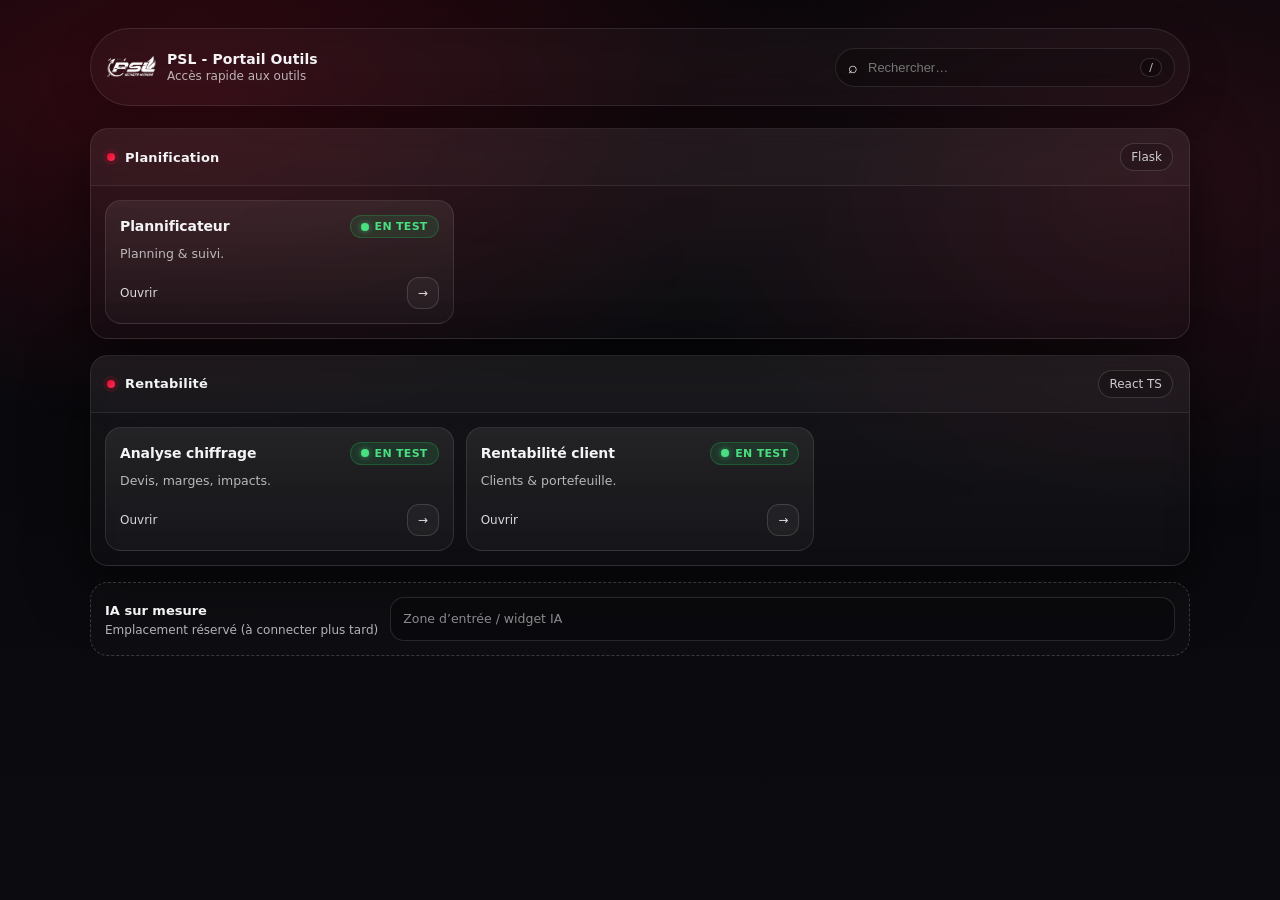
==== index.html @ 69ad11c3 "Update index.html" ====
<!doctype html>
<html lang="fr">
<head>
  <meta charset="utf-8" />
  <meta name="viewport" content="width=device-width,initial-scale=1" />
  <meta name="theme-color" content="#b00020" />
  <link rel="icon" href="logopsl_-_original_-_Copie-removebg-preview.ico" type="image/x-icon" />
  <title>PSL - Portail Outils</title>
  <style>
    :root{
      --bg0:#07070a; --bg1:#0b0b10;
      --text:#f4f4f6; --muted:rgba(244,244,246,.72);
      --stroke:rgba(255,255,255,.10);
      --card:rgba(255,255,255,.06);
      --card2:rgba(255,255,255,.10);
      --red:#e20d2c; --red2:#ff2d55;
      --shadow:0 18px 60px rgba(0,0,0,.55);
      --r:18px;
    }
    *{box-sizing:border-box}
    html,body{height:100%}
    body{
      margin:0; color:var(--text);
      background:
        radial-gradient(1200px 600px at 15% 10%, rgba(226,13,44,.20), transparent 55%),
        radial-gradient(900px 600px at 90% 20%, rgba(255,45,85,.12), transparent 55%),
        linear-gradient(180deg, var(--bg0), var(--bg1));
      font-family: ui-sans-serif, system-ui, -apple-system, Segoe UI, Roboto, Arial;
      overflow-x:hidden;
    }
    .wrap{width:min(1100px,92vw); margin:0 auto; padding:28px 0 54px;}
    header{
      display:flex; align-items:center; justify-content:space-between; gap:12px;
      padding:12px 14px;
      border:1px solid var(--stroke);
      background:rgba(255,255,255,.03);
      border-radius:999px;
      backdrop-filter: blur(10px);
      box-shadow: 0 10px 40px rgba(0,0,0,.22);
    }
    .brand{display:flex; align-items:center; gap:10px;}
    .logo{
      width:52px; height:52px; border-radius:14px;
      position:relative; overflow:hidden;
    }
    .logo img{
      width:100%; height:100%; object-fit:contain;
    }
    @keyframes shine{
      0%{ transform: translateX(-35%) rotate(20deg); opacity:0;}
      25%{ opacity:.6;}
      55%{ transform: translateX(35%) rotate(20deg); opacity:0;}
      100%{opacity:0;}
    }
    h1{margin:0; font-size:14px; font-weight:850; letter-spacing:.1px;}
    .muted{margin:2px 0 0; font-size:12px; color:var(--muted); line-height:1.2;}
    .right{
      display:flex; gap:10px; align-items:center; flex-wrap:wrap; justify-content:flex-end;
    }
    .search{
      display:flex; align-items:center; gap:8px;
      padding:9px 12px;
      border:1px solid var(--stroke);
      border-radius:999px;
      background:rgba(0,0,0,.22);
      min-width: min(340px, 60vw);
    }
    .search input{
      width:100%; border:0; outline:0; background:transparent; color:var(--text);
      font-size:13px;
    }
    .kbd{
      font-size:11px; padding:2px 8px; border-radius:999px;
      border:1px solid rgba(255,255,255,.14);
      background: rgba(0,0,0,.25);
      color: rgba(244,244,246,.78);
    }

    /* Sections */
    .sections{margin-top:22px; display:flex; flex-direction:column; gap:16px;}
    .section{
      border:1px solid var(--stroke);
      background: linear-gradient(180deg, rgba(255,255,255,.055), rgba(255,255,255,.02));
      border-radius: var(--r);
      box-shadow: var(--shadow);
      backdrop-filter: blur(10px);
      overflow:hidden;
    }
    .section-head{
      display:flex; align-items:center; justify-content:space-between; gap:12px;
      padding:14px 16px;
      border-bottom:1px solid rgba(255,255,255,.08);
      background: rgba(255,255,255,.02);
    }
    .section-title{
      display:flex; align-items:center; gap:10px; margin:0;
      font-size:13px; font-weight:850; letter-spacing:.2px;
    }
    .pill{
      display:inline-flex; align-items:center; gap:8px;
      padding:6px 10px; border-radius:999px;
      border:1px solid rgba(255,255,255,.14);
      background: rgba(0,0,0,.18);
      color: rgba(244,244,246,.82);
      font-size:12px;
      user-select:none;
    }
    .dot{
      width:8px; height:8px; border-radius:999px;
      background: linear-gradient(135deg, var(--red), var(--red2));
      box-shadow: 0 0 0 4px rgba(226,13,44,.14);
    }

    /* Cards */
    .grid{
      display:grid;
      grid-template-columns: repeat(3, minmax(0, 1fr));
      gap: 12px;
      padding: 14px;
    }
    .card{
      border-radius: 16px;
      border:1px solid rgba(255,255,255,.10);
      background: linear-gradient(180deg, rgba(255,255,255,.07), rgba(255,255,255,.03));
      transition: transform .18s ease, border-color .18s ease, background .18s ease, box-shadow .18s ease;
      min-height: 120px;
      position:relative;
      overflow:hidden;
    }
    .card:hover{
      transform: translateY(-3px);
      border-color: rgba(255,255,255,.18);
      background: linear-gradient(180deg, rgba(255,255,255,.095), rgba(255,255,255,.04));
      box-shadow: 0 18px 48px rgba(0,0,0,.45), 0 10px 30px rgba(226,13,44,.10);
    }
    .card a{
      display:flex; flex-direction:column; gap:8px;
      padding: 14px 14px;
      height:100%;
      color:inherit; text-decoration:none;
    }
    .card h3{margin:0; font-size:14px; font-weight:850; letter-spacing:-.1px; line-height:1.2;}
    .card p{margin:0; font-size:12.5px; color:var(--muted); line-height:1.35;}
    .go{
      margin-top:auto;
      display:flex; align-items:center; justify-content:space-between;
      font-size:12px; color:rgba(244,244,246,.88);
      padding-top: 6px;
    }
    .arrow{
      width:32px; height:32px; border-radius:12px;
      display:grid; place-items:center;
      border:1px solid rgba(255,255,255,.14);
      background: rgba(255,255,255,.04);
      transition: transform .18s ease;
    }
    .card:hover .arrow{ transform: translateX(2px); }

    /* AI placeholder */
    .ai{
      margin-top: 16px;
      border:1px dashed rgba(255,255,255,.18);
      background: rgba(255,255,255,.02);
      border-radius: var(--r);
      padding: 14px;
      display:flex;
      align-items:center;
      justify-content:space-between;
      gap:12px;
    }
    .ai strong{font-size:13px}
    .ai span{font-size:12px; color:var(--muted)}
    .ai-slot{
      flex:1;
      height: 44px;
      border-radius: 14px;
      border:1px solid rgba(255,255,255,.12);
      background: rgba(0,0,0,.22);
      display:flex; align-items:center;
      padding: 0 12px;
      color: rgba(244,244,246,.55);
      font-size: 12.5px;
    }

    /* Status badges */
    .status{
      display:inline-flex; align-items:center; gap:6px;
      font-size:11px; font-weight:700; letter-spacing:.3px;
      padding:4px 10px; border-radius:999px;
      text-transform:uppercase;
      flex-shrink:0;
    }
    .status-dot{
      width:8px; height:8px; border-radius:50%;
      flex-shrink:0;
      position:relative;
    }
    .status-dot::after{
      content:""; position:absolute; inset:0;
      border-radius:50%;
    }

    /* Actif — green steady pulse */
    .status-actif{
      background:rgba(34,197,94,.12); color:#4ade80;
      border:1px solid rgba(34,197,94,.25);
    }
    .status-actif .status-dot{
      background:#4ade80;
      box-shadow:0 0 6px rgba(74,222,128,.6);
      animation: pulse-green 2s ease-in-out infinite;
    }
    .status-actif .status-dot::after{
      background:rgba(74,222,128,.35);
      animation: ring-green 2s ease-out infinite;
    }

    /* En modification — amber blink + sweep */
    .status-modif{
      background:rgba(251,191,36,.10); color:#fbbf24;
      border:1px solid rgba(251,191,36,.22);
      position:relative; overflow:hidden;
    }
    .status-modif::before{
      content:""; position:absolute; top:0; left:-100%; width:100%; height:100%;
      background:linear-gradient(90deg, transparent, rgba(251,191,36,.18), transparent);
      animation: sweep-yellow 2.5s linear infinite;
    }
    .status-modif .status-dot{
      background:#fbbf24;
      animation: blink-yellow 1.2s steps(1) infinite;
    }
    .status-modif .status-dot::after{
      background:rgba(251,191,36,.35);
      animation: ring-yellow 1.8s ease-out infinite;
    }

    @keyframes pulse-green{
      0%,100%{ box-shadow:0 0 4px rgba(74,222,128,.4); }
      50%{ box-shadow:0 0 14px rgba(74,222,128,.9); }
    }
    @keyframes ring-green{
      0%{ transform:scale(1); opacity:.7; }
      100%{ transform:scale(2.8); opacity:0; }
    }
    @keyframes blink-yellow{
      0%,50%{ opacity:1; box-shadow:0 0 8px rgba(251,191,36,.8); }
      50.1%,100%{ opacity:.3; box-shadow:0 0 2px rgba(251,191,36,.3); }
    }
    @keyframes ring-yellow{
      0%{ transform:scale(1); opacity:.6; }
      100%{ transform:scale(2.8); opacity:0; }
    }
    @keyframes sweep-yellow{
      0%{ left:-100%; }
      100%{ left:200%; }
    }

    /* Reveal */
    .reveal{opacity:0; transform: translateY(10px); animation: in .5s ease forwards;}
    .d2{animation-delay:.08s}
    .d3{animation-delay:.16s}
    @keyframes in{to{opacity:1; transform: translateY(0);}}

    @media (max-width: 900px){
      .grid{ grid-template-columns: 1fr; }
      .search{ min-width: unset; width: 100%; }
      header{ border-radius: 18px; }
      .right{ width: 100%; }
      header{ flex-wrap: wrap; }
    }
    @media (prefers-reduced-motion: reduce){
      *{animation:none !important; transition:none !important}
    }
  </style>
</head>

<body>
  <main class="wrap">
    <header class="reveal">
      <div class="brand">
        <div class="logo"><img src="logopsl_-_blanc_fond_noir-removebg-preview.png" alt="PSL Logo" /></div>
        <div>
          <h1>PSL - Portail Outils</h1>
          <div class="muted">Accès rapide aux outils</div>
        </div>
      </div>

      <div class="right">
        <div class="search" role="search">
          <span aria-hidden="true">⌕</span>
          <input id="q" type="text" placeholder="Rechercher…" autocomplete="off" />
          <span class="kbd">/</span>
        </div>
      </div>
    </header>

    <div class="sections">
      <!-- Catégorie 1 -->
      <section class="section reveal d2" data-category="planification">
        <div class="section-head">
          <h2 class="section-title"><span class="dot"></span> Planification</h2>
          <span class="pill">Flask</span>
        </div>
        <div class="grid">
          <article class="card" data-keywords="plannificateur planning planification agenda flask">
            <a href="https://planification.onrender.com/" data-tool="Plannificateur">
              <div style="display:flex;align-items:center;justify-content:space-between;">
                <h3>Plannificateur</h3>
               <!-- <span class="status status-modif"><span class="status-dot"></span>En modification</span> -->
                <span class="status status-actif"><span class="status-dot"></span>En test</span>
              </div>
              <p>Planning & suivi.</p>
              <div class="go"><span>Ouvrir</span><span class="arrow" aria-hidden="true">→</span></div>
            </a>
          </article>
        </div>
      </section>

      <!-- Catégorie 2 -->
      <section class="section reveal d3" data-category="rentabilite">
        <div class="section-head">
          <h2 class="section-title"><span class="dot"></span> Rentabilité</h2>
          <span class="pill">React TS</span>
        </div>
        <div class="grid">
          <article class="card" data-keywords="rentabilite analyse chiffrage devis pricing marge react ts">
            <a href="https://noabenitez.github.io/Rentaprojection/" data-tool="Rentabilité — Analyse chiffrage">
              <div style="display:flex;align-items:center;justify-content:space-between;">
                <h3>Analyse chiffrage</h3>
                <span class="status status-actif"><span class="status-dot"></span>En test</span>
              </div>
              <p>Devis, marges, impacts.</p>
              <div class="go"><span>Ouvrir</span><span class="arrow" aria-hidden="true">→</span></div>
            </a>
          </article>

          <article class="card" data-keywords="rentabilite client portefeuille ltv marge react ts">
            <a href="https://noabenitez.github.io/RentaClient/" data-tool="Rentabilité — Rentabilité client">
              <div style="display:flex;align-items:center;justify-content:space-between;">
                <h3>Rentabilité client</h3>
                <span class="status status-actif"><span class="status-dot"></span>En test</span>
              </div>
              <p>Clients & portefeuille.</p>
              <div class="go"><span>Ouvrir</span><span class="arrow" aria-hidden="true">→</span></div>
            </a>
          </article>
        </div>
      </section>
    </div>

    <!-- Emplacement IA (placeholder pour plus tard) -->
    <section class="ai reveal d3" aria-label="IA sur mesure">
      <div>
        <strong>IA sur mesure</strong><br/>
        <span>Emplacement réservé (à connecter plus tard)</span>
      </div>
      <div class="ai-slot">Zone d’entrée / widget IA</div>
    </section>
  </main>

  <script>
    const input = document.getElementById('q');
    const cards = Array.from(document.querySelectorAll('.card'));

    function applyFilter(q){
      const query = (q || '').trim().toLowerCase();
      cards.forEach(card => {
        const kw = (card.getAttribute('data-keywords') || '').toLowerCase();
        const title = (card.querySelector('h3')?.textContent || '').toLowerCase();
        const show = !query || kw.includes(query) || title.includes(query);
        card.style.display = show ? '' : 'none';
      });

      // Hide entire sections if all cards hidden
      document.querySelectorAll('.section').forEach(section => {
        const visible = Array.from(section.querySelectorAll('.card'))
          .some(c => c.style.display !== 'none');
        section.style.display = visible ? '' : 'none';
      });
    }

    input.addEventListener('input', e => applyFilter(e.target.value));

    // Keyboard: "/" focus search, Esc clear
    document.addEventListener('keydown', (e) => {
      const inInput = document.activeElement === input;
      if(e.key === '/' && !inInput){
        e.preventDefault();
        input.focus();
      }
      if(e.key === 'Escape'){
        input.value = '';
        applyFilter('');
        input.blur();
      }
    });

    applyFilter('');
  </script>
</body>
</html>
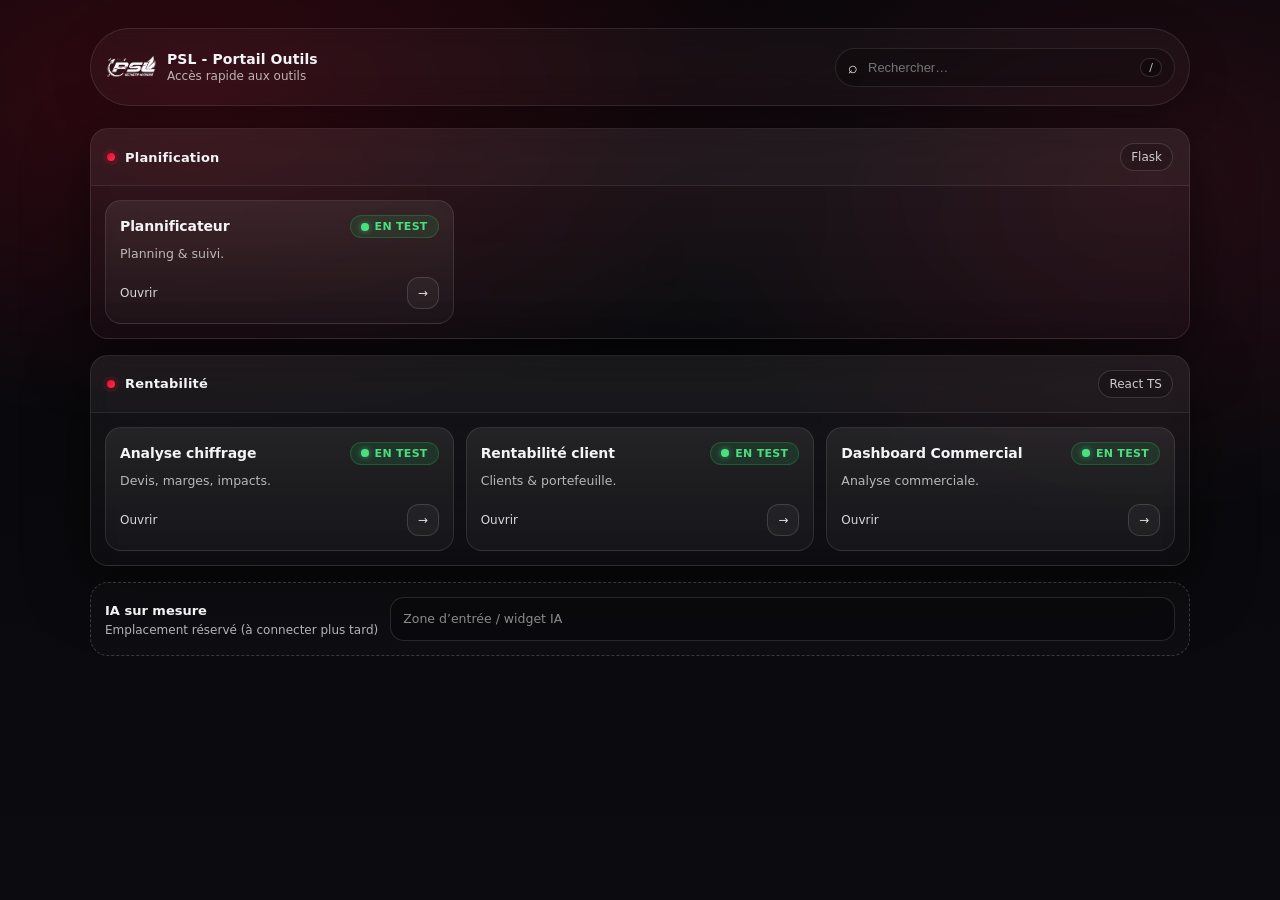
==== commit 4cec0936: "Update index.html" ====
--- a/index.html
+++ b/index.html
@@ -345,6 +345,17 @@
               <div class="go"><span>Ouvrir</span><span class="arrow" aria-hidden="true">→</span></div>
             </a>
           </article>
+
+          <article class="card" data-keywords="rentabilite commercial portefeuille ltv marge react ts">
+            <a href="https://noabenitez.github.io/DashboardCommercial/" data-tool="Rentabilité — Dashboard Commercial">
+              <div style="display:flex;align-items:center;justify-content:space-between;">
+                <h3>Dashboard Commercial</h3>
+                <span class="status status-actif"><span class="status-dot"></span>En test</span>
+              </div>
+              <p>Analyse commerciale.</p>
+              <div class="go"><span>Ouvrir</span><span class="arrow" aria-hidden="true">→</span></div>
+            </a>
+          </article>
         </div>
       </section>
     </div>
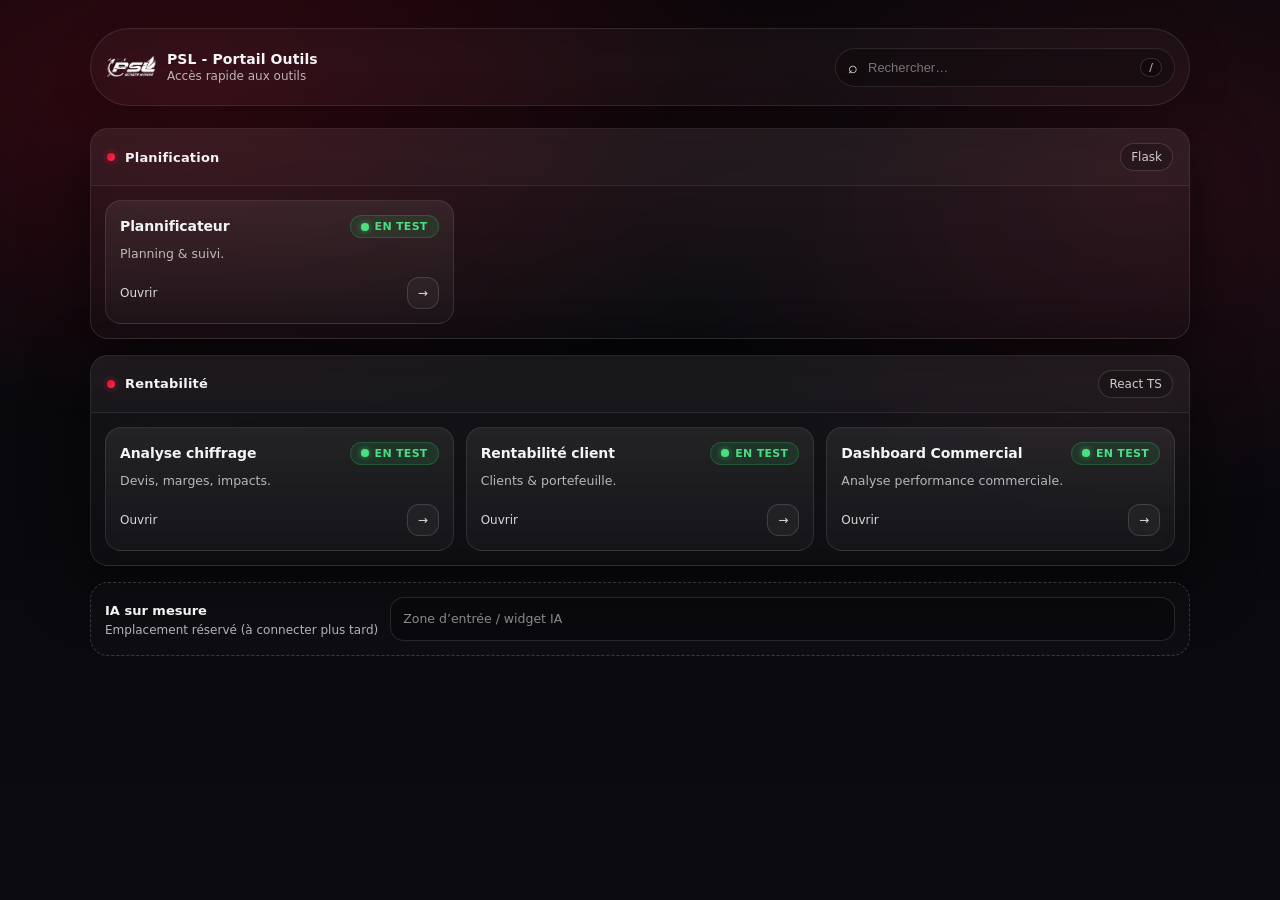
==== commit 2a92543f: "Update index.html" ====
--- a/index.html
+++ b/index.html
@@ -352,7 +352,7 @@
                 <h3>Dashboard Commercial</h3>
                 <span class="status status-actif"><span class="status-dot"></span>En test</span>
               </div>
-              <p>Analyse commerciale.</p>
+              <p>Analyse performance commerciale.</p>
               <div class="go"><span>Ouvrir</span><span class="arrow" aria-hidden="true">→</span></div>
             </a>
           </article>
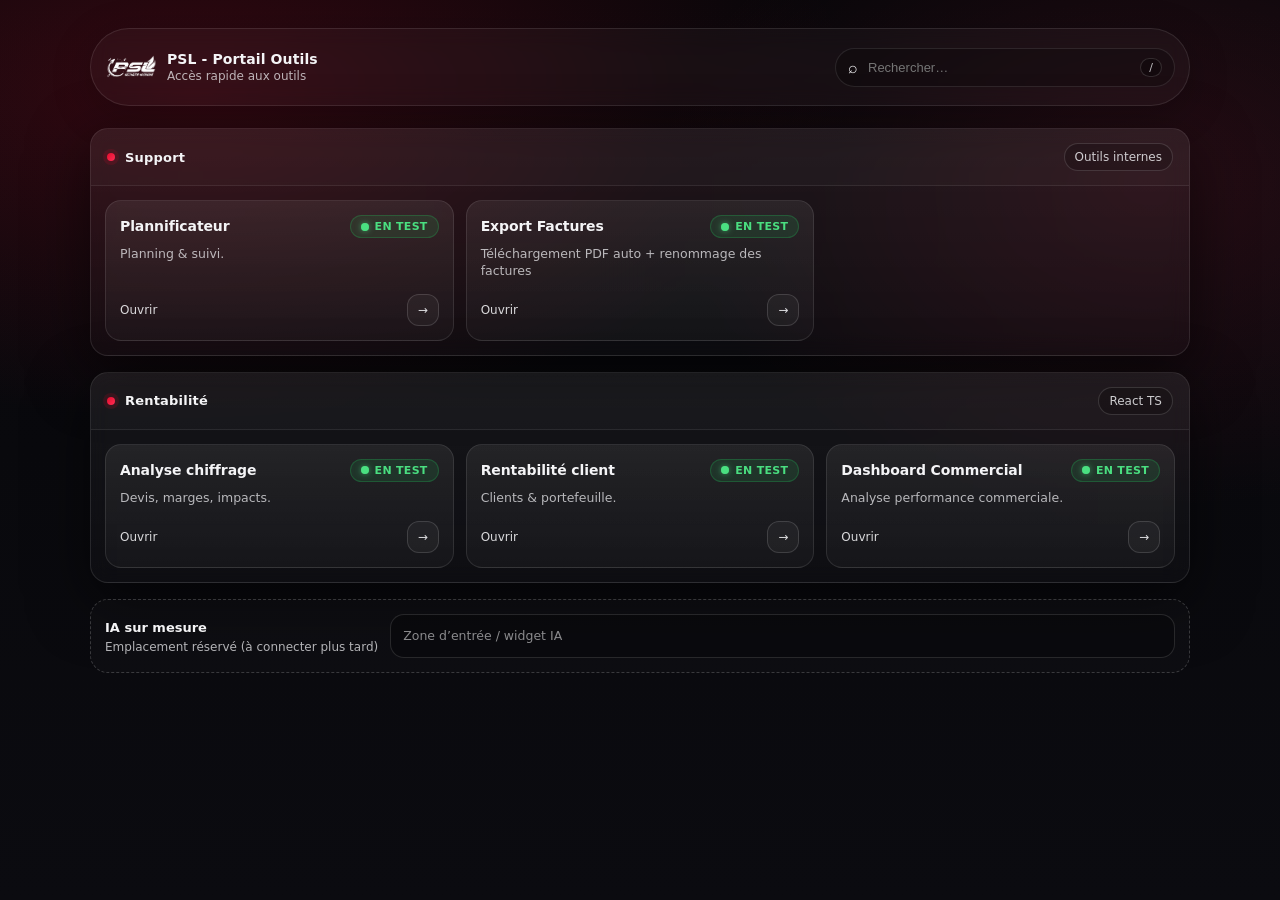
==== commit feaecabf: "Update index.html" ====
--- a/index.html
+++ b/index.html
@@ -256,18 +256,270 @@
       100%{ left:200%; }
     }
 
+    /* Modal overlay */
+    .modal-overlay{
+      position:fixed; inset:0; z-index:1000;
+      background:rgba(0,0,0,.65);
+      backdrop-filter:blur(8px);
+      display:flex; align-items:center; justify-content:center;
+      opacity:0; visibility:hidden;
+      transition: opacity .3s ease, visibility .3s ease;
+    }
+    .modal-overlay.open{
+      opacity:1; visibility:visible;
+    }
+    .modal{
+      width:min(880px, 94vw);
+      max-height:92vh;
+      border:1px solid var(--stroke);
+      background: linear-gradient(180deg, rgba(18,18,26,.98), rgba(11,11,16,.98));
+      border-radius:20px;
+      box-shadow: 0 30px 80px rgba(0,0,0,.7), 0 0 0 1px rgba(255,255,255,.06);
+      transform: translateY(20px) scale(.96);
+      transition: transform .35s cubic-bezier(.22,1,.36,1);
+      overflow:hidden;
+      display:flex; flex-direction:column;
+    }
+    .modal-overlay.open .modal{
+      transform: translateY(0) scale(1);
+    }
+    .modal-header{
+      padding:20px 22px 16px;
+      border-bottom:1px solid rgba(255,255,255,.08);
+      display:flex; align-items:flex-start; justify-content:space-between; gap:12px;
+    }
+    .modal-header h3{
+      margin:0; font-size:16px; font-weight:850; letter-spacing:-.2px;
+    }
+    .modal-header p{
+      margin:4px 0 0; font-size:12.5px; color:var(--muted); line-height:1.35;
+    }
+    .modal-close{
+      width:32px; height:32px; border-radius:10px;
+      border:1px solid rgba(255,255,255,.12);
+      background:rgba(255,255,255,.04);
+      color:var(--muted); font-size:16px;
+      display:grid; place-items:center;
+      cursor:pointer; flex-shrink:0;
+      transition: background .15s, border-color .15s;
+    }
+    .modal-close:hover{
+      background:rgba(255,255,255,.10);
+      border-color:rgba(255,255,255,.20);
+    }
+    .modal-body{
+      padding:16px 22px 22px;
+      display:flex; flex-direction:column; gap:10px;
+    }
+    .modal-btn{
+      display:flex; align-items:center; gap:14px;
+      padding:16px 18px;
+      border-radius:14px;
+      border:1px solid rgba(255,255,255,.10);
+      background:linear-gradient(180deg, rgba(255,255,255,.06), rgba(255,255,255,.02));
+      color:var(--text); text-decoration:none;
+      cursor:pointer;
+      transition: transform .18s ease, border-color .18s ease, background .18s ease, box-shadow .18s ease;
+      position:relative; overflow:hidden;
+    }
+    .modal-btn:hover{
+      transform:translateY(-2px);
+      border-color:rgba(255,255,255,.20);
+      background:linear-gradient(180deg, rgba(255,255,255,.10), rgba(255,255,255,.04));
+      box-shadow: 0 12px 32px rgba(0,0,0,.35);
+    }
+    .modal-btn-icon{
+      width:44px; height:44px; border-radius:12px;
+      display:grid; place-items:center;
+      font-size:20px; flex-shrink:0;
+    }
+    .modal-btn-icon.prereq{
+      background:linear-gradient(135deg, rgba(99,102,241,.25), rgba(139,92,246,.25));
+      border:1px solid rgba(139,92,246,.3);
+    }
+    .modal-btn-icon.access{
+      background:linear-gradient(135deg, rgba(226,13,44,.25), rgba(255,45,85,.25));
+      border:1px solid rgba(255,45,85,.3);
+    }
+    .modal-btn-text strong{
+      display:block; font-size:14px; font-weight:800; letter-spacing:-.1px;
+    }
+    .modal-btn-text span{
+      display:block; margin-top:2px; font-size:12px; color:var(--muted); line-height:1.3;
+    }
+    .modal-btn-arrow{
+      margin-left:auto; font-size:18px; color:var(--muted);
+      transition: transform .18s ease, color .18s ease;
+    }
+    .modal-btn:hover .modal-btn-arrow{
+      transform:translateX(3px); color:var(--text);
+    }
+
+    /* SOP / Prérequis panel inside modal */
+    .sop-panel{
+      display:none;
+    }
+    .sop-panel.open{
+      display:block;
+      animation: sop-in .35s ease forwards;
+    }
+    @keyframes sop-in{
+      from{ opacity:0; transform:translateX(20px); }
+      to{ opacity:1; transform:translateX(0); }
+    }
+    .sop-back{
+      display:inline-flex; align-items:center; gap:6px;
+      padding:6px 12px; border-radius:999px;
+      border:1px solid rgba(255,255,255,.12);
+      background:rgba(255,255,255,.04);
+      color:var(--muted); font-size:12px; font-weight:600;
+      cursor:pointer; margin-bottom:14px;
+      transition: background .15s, color .15s;
+    }
+    .sop-back:hover{ background:rgba(255,255,255,.10); color:var(--text); }
+    .sop-content{
+      max-height:75vh; overflow-y:auto;
+      padding-right:6px;
+    }
+    .sop-content::-webkit-scrollbar{ width:4px; }
+    .sop-content::-webkit-scrollbar-thumb{ background:rgba(255,255,255,.15); border-radius:4px; }
+    .sop-step{
+      padding:14px 0;
+      border-bottom:1px solid rgba(255,255,255,.06);
+    }
+    .sop-step:last-child{ border-bottom:none; }
+    .sop-step-num{
+      display:inline-flex; align-items:center; justify-content:center;
+      width:24px; height:24px; border-radius:8px;
+      background:linear-gradient(135deg, var(--red), var(--red2));
+      font-size:12px; font-weight:800; margin-right:10px;
+      flex-shrink:0;
+    }
+    .sop-step strong{
+      font-size:13px; font-weight:800;
+    }
+    .sop-step p{
+      margin:6px 0 0; font-size:12.5px; color:var(--muted); line-height:1.45;
+    }
+    .sop-step img{
+      margin-top:10px; width:100%; border-radius:10px;
+      border:1px solid rgba(255,255,255,.08);
+    }
+
+    /* SOP section dividers */
+    .sop-group{
+      margin:6px 0 10px;
+      padding:10px 14px;
+      border-radius:12px;
+      border:1px solid;
+      display:flex; align-items:center; gap:10px;
+    }
+    .sop-group-icon{
+      width:32px; height:32px; border-radius:10px;
+      display:grid; place-items:center;
+      font-size:16px; flex-shrink:0;
+    }
+    .sop-group-text strong{
+      display:block; font-size:13px; font-weight:800;
+    }
+    .sop-group-text span{
+      display:block; font-size:11.5px; line-height:1.3; margin-top:1px;
+    }
+    .sop-group.once{
+      background:rgba(99,102,241,.08);
+      border-color:rgba(99,102,241,.20);
+      color:#a5b4fc;
+    }
+    .sop-group.once .sop-group-icon{
+      background:rgba(99,102,241,.18);
+      border:1px solid rgba(99,102,241,.28);
+    }
+    .sop-group.once .sop-group-text span{ color:rgba(165,180,252,.7); }
+    .sop-group.every{
+      background:rgba(34,197,94,.08);
+      border-color:rgba(34,197,94,.20);
+      color:#86efac;
+    }
+    .sop-group.every .sop-group-icon{
+      background:rgba(34,197,94,.18);
+      border:1px solid rgba(34,197,94,.28);
+    }
+    .sop-group.every .sop-group-text span{ color:rgba(134,239,172,.7); }
+
+    .sop-step.once-step .sop-step-num{
+      background:linear-gradient(135deg, rgba(99,102,241,.9), rgba(139,92,246,.9));
+    }
+    .sop-step.every-step .sop-step-num{
+      background:linear-gradient(135deg, var(--red), var(--red2));
+    }
+    .sop-divider{
+      height:1px;
+      background:linear-gradient(90deg, transparent, rgba(255,255,255,.12), transparent);
+      margin:8px 0;
+    }
+
     /* Reveal */
     .reveal{opacity:0; transform: translateY(10px); animation: in .5s ease forwards;}
     .d2{animation-delay:.08s}
     .d3{animation-delay:.16s}
     @keyframes in{to{opacity:1; transform: translateY(0);}}
 
+    /* ---- Responsive ---- */
     @media (max-width: 900px){
-      .grid{ grid-template-columns: 1fr; }
+      .grid{ grid-template-columns: repeat(2, 1fr); }
       .search{ min-width: unset; width: 100%; }
-      header{ border-radius: 18px; }
+      header{ border-radius: 18px; flex-wrap: wrap; }
       .right{ width: 100%; }
-      header{ flex-wrap: wrap; }
+      .modal{ width:96vw; max-height:94vh; border-radius:16px; }
+      .modal-header{ padding:16px 16px 12px; }
+      .modal-header h3{ font-size:15px; }
+      .modal-body{ padding:12px 16px 16px; }
+      .sop-content{ max-height:68vh; }
+      .sop-group{ padding:8px 12px; gap:8px; }
+      .sop-group-icon{ width:28px; height:28px; font-size:14px; }
+      .sop-group-text strong{ font-size:12px; }
+      .sop-group-text span{ font-size:11px; }
+    }
+    @media (max-width: 600px){
+      .wrap{ width:96vw; padding:16px 0 36px; }
+      .grid{ grid-template-columns: 1fr; gap:10px; padding:10px; }
+      .section-head{ padding:12px 12px; flex-wrap:wrap; gap:8px; }
+      .section-title{ font-size:12px; }
+      .card a{ padding:12px; }
+      .card h3{ font-size:13px; }
+      .card p{ font-size:11.5px; }
+      .status{ font-size:10px; padding:3px 8px; }
+      h1{ font-size:13px; }
+      .logo{ width:42px; height:42px; }
+      header{ padding:10px 12px; border-radius:14px; }
+
+      /* Modal mobile full-screen */
+      .modal-overlay{ align-items:flex-end; }
+      .modal{
+        width:100vw; max-height:96vh;
+        border-radius:18px 18px 0 0;
+        margin:0;
+      }
+      .modal-overlay.open .modal{
+        transform: translateY(0) scale(1);
+      }
+      .modal-header{ padding:14px 14px 10px; }
+      .modal-header h3{ font-size:14px; }
+      .modal-header p{ font-size:11.5px; }
+      .modal-body{ padding:10px 14px 14px; gap:8px; }
+      .modal-btn{ padding:12px 14px; gap:10px; }
+      .modal-btn-icon{ width:38px; height:38px; font-size:17px; }
+      .modal-btn-text strong{ font-size:13px; }
+      .modal-btn-text span{ font-size:11px; }
+      .sop-content{ max-height:62vh; }
+      .sop-step strong{ font-size:12px; }
+      .sop-step p{ font-size:11.5px; }
+      .sop-step-num{ width:22px; height:22px; font-size:11px; }
+      .sop-group{ flex-direction:column; align-items:flex-start; gap:6px; padding:10px 12px; }
+
+      /* AI section */
+      .ai{ flex-direction:column; padding:12px; }
+      .ai-slot{ width:100%; }
     }
     @media (prefers-reduced-motion: reduce){
       *{animation:none !important; transition:none !important}
@@ -297,20 +549,30 @@
 
     <div class="sections">
       <!-- Catégorie 1 -->
-      <section class="section reveal d2" data-category="planification">
+      <section class="section reveal d2" data-category="support">
         <div class="section-head">
-          <h2 class="section-title"><span class="dot"></span> Planification</h2>
-          <span class="pill">Flask</span>
+          <h2 class="section-title"><span class="dot"></span> Support</h2>
+          <span class="pill">Outils internes</span>
         </div>
         <div class="grid">
-          <article class="card" data-keywords="plannificateur planning planification agenda flask">
+          <article class="card" data-keywords="plannificateur planning planification agenda flask support">
             <a href="https://planification.onrender.com/" data-tool="Plannificateur">
               <div style="display:flex;align-items:center;justify-content:space-between;">
                 <h3>Plannificateur</h3>
-               <!-- <span class="status status-modif"><span class="status-dot"></span>En modification</span> -->
                 <span class="status status-actif"><span class="status-dot"></span>En test</span>
               </div>
               <p>Planning & suivi.</p>
+              <div class="go"><span>Ouvrir</span><span class="arrow" aria-hidden="true">→</span></div>
+            </a>
+          </article>
+
+          <article class="card" data-keywords="export factures pdf renommage telechargement support python">
+            <a href="#" data-tool="Export Factures" onclick="openToolModal(event, 'export-factures')">
+              <div style="display:flex;align-items:center;justify-content:space-between;">
+                <h3>Export Factures</h3>
+                <span class="status status-actif"><span class="status-dot"></span>En test</span>
+              </div>
+              <p>Téléchargement PDF auto + renommage des factures</p>
               <div class="go"><span>Ouvrir</span><span class="arrow" aria-hidden="true">→</span></div>
             </a>
           </article>
@@ -369,6 +631,146 @@
       <div class="ai-slot">Zone d’entrée / widget IA</div>
     </section>
   </main>
+
+  <!-- Modal Export Factures -->
+  <div class="modal-overlay" id="modal-export-factures">
+    <div class="modal">
+      <!-- Vue choix -->
+      <div id="ef-choice">
+        <div class="modal-header">
+          <div>
+            <h3>Export Factures</h3>
+            <p>Téléchargement PDF auto + renommage des factures</p>
+          </div>
+          <button class="modal-close" onclick="closeModal('modal-export-factures')">&times;</button>
+        </div>
+        <div class="modal-body">
+          <div class="modal-btn" onclick="showSop('export-factures')">
+            <div class="modal-btn-icon prereq">&#128218;</div>
+            <div class="modal-btn-text">
+              <strong>Prérequis</strong>
+              <span>Mode d'emploi et configuration avant utilisation</span>
+            </div>
+            <span class="modal-btn-arrow">&#8250;</span>
+          </div>
+          <a class="modal-btn" href="https://renommage-pdf-psl.lovable.app" target="_blank" rel="noopener">
+            <div class="modal-btn-icon access">&#9889;</div>
+            <div class="modal-btn-text">
+              <strong>Accéder à l'outil</strong>
+              <span>Ouvrir l'application dans un nouvel onglet</span>
+            </div>
+            <span class="modal-btn-arrow">&#8250;</span>
+          </a>
+        </div>
+      </div>
+
+      <!-- Vue SOP / Prérequis -->
+      <div id="ef-sop" class="sop-panel">
+        <div class="modal-header">
+          <div>
+            <h3>Prérequis - Export Factures</h3>
+            <p>Suivez ces étapes avant d'utiliser l'outil</p>
+          </div>
+          <button class="modal-close" onclick="closeModal('modal-export-factures')">&times;</button>
+        </div>
+        <div class="modal-body">
+          <button class="sop-back" onclick="hideSop('export-factures')">&#8249; Retour</button>
+          <div class="sop-content">
+
+            <!-- SECTION : Première fois uniquement -->
+            <div class="sop-group once">
+              <div class="sop-group-icon">&#9881;</div>
+              <div class="sop-group-text">
+                <strong>Installation (première fois uniquement)</strong>
+                <span>Ces 6 étapes ne sont à faire qu'une seule fois pour configurer votre poste</span>
+              </div>
+            </div>
+
+            <div class="sop-step once-step">
+              <span class="sop-step-num">1</span>
+              <strong>Télécharger PDF24</strong>
+              <p>Se rendre sur <a href="https://tools.pdf24.org/fr/creator#download" target="_blank" rel="noopener" style="color:var(--red2);text-decoration:underline;">tools.pdf24.org/fr/creator</a> et cliquer sur <b>"PDF24 Creator Installer"</b> pour lancer le téléchargement.</p>
+            </div>
+            <div class="sop-step once-step">
+              <span class="sop-step-num">2</span>
+              <strong>Installer PDF24</strong>
+              <p>Ouvrir le fichier <b>.exe</b> téléchargé et cliquer sur <b>Suivant</b> à chaque étape jusqu'à la fin de l'installation.</p>
+            </div>
+            <div class="sop-step once-step">
+              <span class="sop-step-num">3</span>
+              <strong>Ouvrir PDF24</strong>
+              <p>Une fois l'installation terminée, taper <b>"PDF24"</b> dans la barre de recherche Windows et ouvrir l'application.</p>
+            </div>
+            <div class="sop-step once-step">
+              <span class="sop-step-num">4</span>
+              <strong>Ouvrir l'assistant d'impression PDF</strong>
+              <p>Dans PDF24, cliquer sur <b>"Ouvrir l'assistant d'impression PDF"</b>.</p>
+              <img src="SOP/PDF/4.png" alt="Étape 4 — Assistant d'impression" />
+            </div>
+            <div class="sop-step once-step">
+              <span class="sop-step-num">5</span>
+              <strong>Accéder aux paramètres</strong>
+              <p>Cliquer sur <b>"Paramètres"</b>.</p>
+              <img src="SOP/PDF/5.png" alt="Étape 5 — Paramètres" />
+            </div>
+            <div class="sop-step once-step">
+              <span class="sop-step-num">6</span>
+              <strong>Configurer l'imprimante PDF</strong>
+              <p>Cliquer sur <b>"Imprimante PDF"</b>, vérifier que les cases cochées correspondent à l'image ci-dessous, sélectionner le <b>dossier de destination</b> des PDF, puis cliquer sur <b>"Appliquer"</b>. Fermer PDF24 ensuite.</p>
+              <img src="SOP/PDF/6.png" alt="Étape 6 — Configuration imprimante" />
+            </div>
+
+            <div class="sop-divider"></div>
+
+            <!-- SECTION : À chaque utilisation -->
+            <div class="sop-group every">
+              <div class="sop-group-icon">&#9889;</div>
+              <div class="sop-group-text">
+                <strong>Utilisation (à chaque export)</strong>
+                <span>Suivez ces étapes à chaque fois que vous souhaitez exporter des factures</span>
+              </div>
+            </div>
+
+            <div class="sop-step every-step">
+              <span class="sop-step-num">7</span>
+              <strong>Imprimer depuis Sage</strong>
+              <p>Ouvrir <b>Sage</b>, aller dans <b>Pièces clients &rarr; Factures</b>. Renseigner les <b>dates souhaitées</b> (important), sélectionner <b>toutes les factures</b> puis cliquer sur <b>"Imprimante"</b>.</p>
+              <img src="SOP/PDF/7.png" alt="Étape 7 — Sage impression" />
+            </div>
+            <div class="sop-step every-step">
+              <span class="sop-step-num">8</span>
+              <strong>Sélectionner PDF24</strong>
+              <p>Dans la liste des imprimantes, sélectionner <b>"PDF24"</b>.</p>
+              <img src="SOP/PDF/8.png" alt="Étape 8 — Sélection PDF24" />
+            </div>
+            <div class="sop-step every-step">
+              <span class="sop-step-num">9</span>
+              <strong>Options avancées</strong>
+              <p>Cliquer sur <b>"Option avancée"</b> et cocher la case <b>"Générer une impression par document"</b>.</p>
+              <img src="SOP/PDF/9.png" alt="Étape 9 — Option avancée" />
+            </div>
+            <div class="sop-step every-step">
+              <span class="sop-step-num">10</span>
+              <strong>Modifier la mise à l'échelle</strong>
+              <p>Dans <b>Standard</b>, cliquer sur l'icône paramètres puis sur <b>"Avancé..."</b>. Modifier la mise à l'échelle : remplacer <b>100%</b> par <b>82%</b>, puis cliquer sur <b>OK</b>.</p>
+              <img src="SOP/PDF/10.png" alt="Étape 10 — Mise à l'échelle" />
+            </div>
+            <div class="sop-step every-step">
+              <span class="sop-step-num">11</span>
+              <strong>Attendre la génération</strong>
+              <p><b>Ne pas fermer Sage</b> ni les autres fenêtres qui s'ouvrent. Les PDF apparaîtront dans le répertoire choisi après quelques minutes.</p>
+            </div>
+            <div class="sop-step every-step">
+              <span class="sop-step-num">12</span>
+              <strong>Renommer avec l'outil</strong>
+              <p>Ouvrir l'outil <a href="https://renommage-pdf-psl.lovable.app" target="_blank" rel="noopener" style="color:var(--red2);text-decoration:underline;">Renommage PDF</a>, glisser toutes les factures dedans, cliquer sur <b>"Analyser"</b>, attendre quelques minutes, puis descendre et cliquer sur <b>"Télécharger les PDF renommés"</b>. Pensez à <b>vérifier le nombre de PDF</b> tout au long du process. Vérifiez également les <b>noms des fichiers</b> : il est possible que 2 ou 3 PDF ne soient pas renommés automatiquement, il faudra les <b>renommer manuellement</b>.</p>
+            </div>
+
+          </div>
+        </div>
+      </div>
+    </div>
+  </div>
 
   <script>
     const input = document.getElementById('q');
@@ -408,6 +810,54 @@
     });
 
     applyFilter('');
+
+    /* ---- Modal logic ---- */
+    function openToolModal(e, toolId){
+      e.preventDefault();
+      const overlay = document.getElementById('modal-' + toolId);
+      if(!overlay) return;
+      // Reset to choice view
+      const choice = overlay.querySelector('[id$="-choice"]');
+      const sop = overlay.querySelector('[id$="-sop"]');
+      if(choice) choice.style.display = '';
+      if(sop) sop.classList.remove('open');
+      overlay.classList.add('open');
+    }
+
+    function closeModal(id){
+      const overlay = document.getElementById(id);
+      if(overlay) overlay.classList.remove('open');
+    }
+
+    function showSop(toolId){
+      const overlay = document.getElementById('modal-' + toolId);
+      const prefix = toolId === 'export-factures' ? 'ef' : toolId;
+      const choice = document.getElementById(prefix + '-choice');
+      const sop = document.getElementById(prefix + '-sop');
+      if(choice) choice.style.display = 'none';
+      if(sop) sop.classList.add('open');
+    }
+
+    function hideSop(toolId){
+      const overlay = document.getElementById('modal-' + toolId);
+      const prefix = toolId === 'export-factures' ? 'ef' : toolId;
+      const choice = document.getElementById(prefix + '-choice');
+      const sop = document.getElementById(prefix + '-sop');
+      if(sop) sop.classList.remove('open');
+      if(choice) choice.style.display = '';
+    }
+
+    // Close modal on overlay click or Escape
+    document.querySelectorAll('.modal-overlay').forEach(overlay => {
+      overlay.addEventListener('click', e => {
+        if(e.target === overlay) overlay.classList.remove('open');
+      });
+    });
+    document.addEventListener('keydown', e => {
+      if(e.key === 'Escape'){
+        document.querySelectorAll('.modal-overlay.open').forEach(o => o.classList.remove('open'));
+      }
+    });
   </script>
 </body>
 </html>
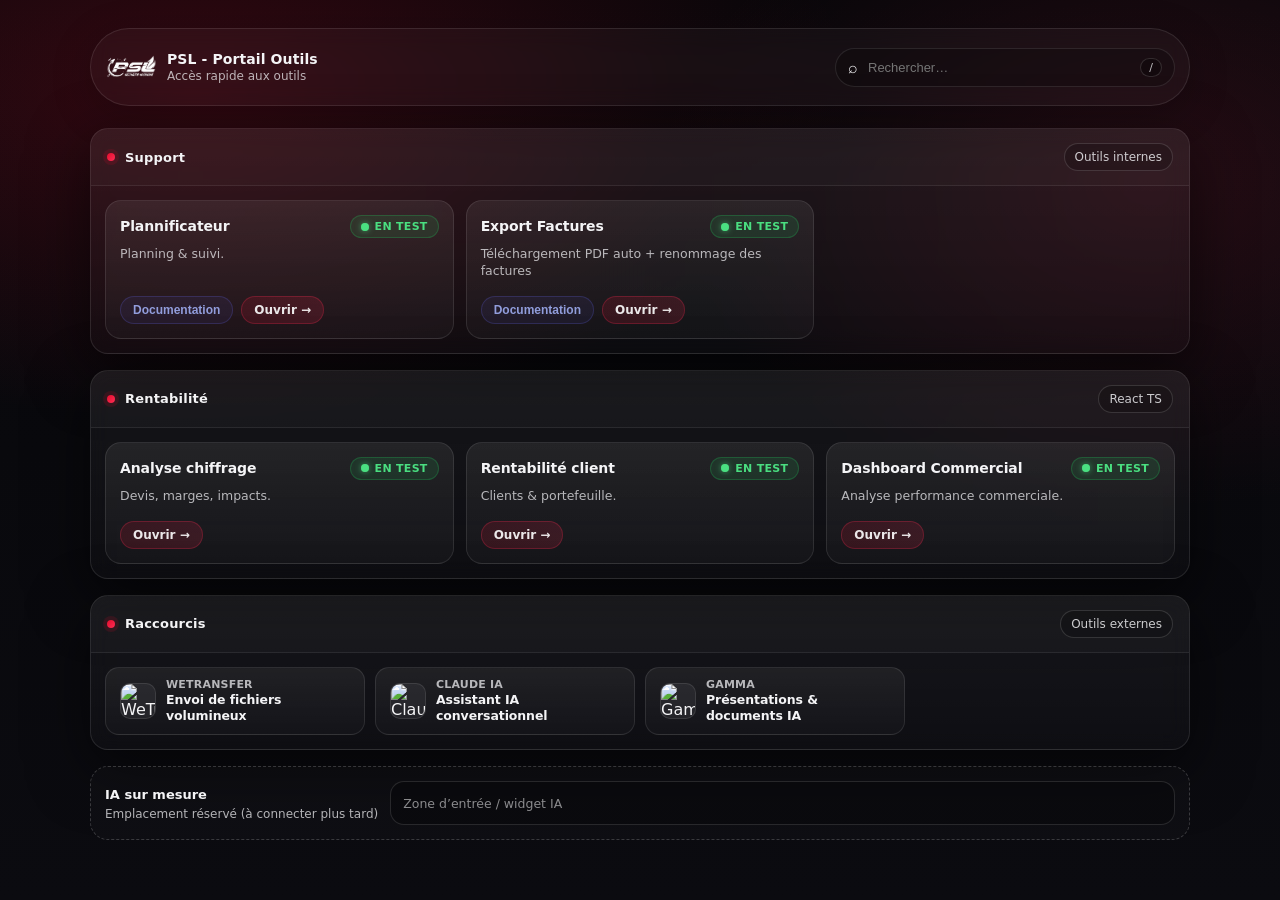
==== commit c69919a1: "Update index.html" ====
--- a/index.html
+++ b/index.html
@@ -133,28 +133,115 @@
       background: linear-gradient(180deg, rgba(255,255,255,.095), rgba(255,255,255,.04));
       box-shadow: 0 18px 48px rgba(0,0,0,.45), 0 10px 30px rgba(226,13,44,.10);
     }
-    .card a{
+    .card-inner{
       display:flex; flex-direction:column; gap:8px;
       padding: 14px 14px;
       height:100%;
-      color:inherit; text-decoration:none;
     }
     .card h3{margin:0; font-size:14px; font-weight:850; letter-spacing:-.1px; line-height:1.2;}
     .card p{margin:0; font-size:12.5px; color:var(--muted); line-height:1.35;}
-    .go{
+    .card-actions{
       margin-top:auto;
-      display:flex; align-items:center; justify-content:space-between;
-      font-size:12px; color:rgba(244,244,246,.88);
-      padding-top: 6px;
-    }
-    .arrow{
-      width:32px; height:32px; border-radius:12px;
-      display:grid; place-items:center;
-      border:1px solid rgba(255,255,255,.14);
-      background: rgba(255,255,255,.04);
-      transition: transform .18s ease;
-    }
-    .card:hover .arrow{ transform: translateX(2px); }
+      display:flex; align-items:center; gap:8px;
+      padding-top:8px;
+    }
+    .card-btn{
+      display:inline-flex; align-items:center; gap:5px;
+      padding:6px 12px; border-radius:999px;
+      font-size:12px; font-weight:600;
+      border:1px solid rgba(255,255,255,.12);
+      background:rgba(255,255,255,.04);
+      color:var(--muted);
+      cursor:pointer; text-decoration:none;
+      transition: background .15s, border-color .15s, color .15s, transform .15s;
+    }
+    .card-btn:hover{
+      background:rgba(255,255,255,.10);
+      border-color:rgba(255,255,255,.22);
+      color:var(--text);
+      transform:translateY(-1px);
+    }
+    .card-btn-open{
+      background:linear-gradient(135deg, rgba(226,13,44,.15), rgba(255,45,85,.15));
+      border-color:rgba(255,45,85,.25);
+      color:rgba(255,255,255,.9);
+    }
+    .card-btn-open:hover{
+      background:linear-gradient(135deg, rgba(226,13,44,.28), rgba(255,45,85,.28));
+      border-color:rgba(255,45,85,.4);
+      color:#fff;
+    }
+    .card-btn-doc{
+      background:rgba(99,102,241,.08);
+      border-color:rgba(99,102,241,.22);
+      color:rgba(165,180,252,.85);
+    }
+    .card-btn-doc:hover{
+      background:rgba(99,102,241,.18);
+      border-color:rgba(99,102,241,.35);
+      color:#c7d2fe;
+    }
+
+    /* Shortcuts */
+    .shortcuts{
+      margin-top:16px;
+      border:1px solid var(--stroke);
+      background: linear-gradient(180deg, rgba(255,255,255,.055), rgba(255,255,255,.02));
+      border-radius: var(--r);
+      box-shadow: var(--shadow);
+      backdrop-filter: blur(10px);
+      overflow:hidden;
+    }
+    .shortcuts-head{
+      display:flex; align-items:center; justify-content:space-between; gap:12px;
+      padding:14px 16px;
+      border-bottom:1px solid rgba(255,255,255,.08);
+      background: rgba(255,255,255,.02);
+    }
+    .shortcuts-title{
+      display:flex; align-items:center; gap:10px; margin:0;
+      font-size:13px; font-weight:850; letter-spacing:.2px;
+    }
+    .shortcuts-grid{
+      display:flex; gap:10px; padding:14px;
+      flex-wrap:wrap;
+    }
+    .shortcut{
+      display:flex; align-items:center; gap:10px;
+      padding:10px 14px;
+      border-radius:14px;
+      border:1px solid rgba(255,255,255,.10);
+      background:linear-gradient(180deg, rgba(255,255,255,.06), rgba(255,255,255,.025));
+      color:inherit; text-decoration:none;
+      transition: transform .18s ease, border-color .18s ease, background .18s ease, box-shadow .18s ease;
+      min-width:180px; flex:1; max-width:260px;
+    }
+    .shortcut:hover{
+      transform:translateY(-2px);
+      border-color:rgba(255,255,255,.20);
+      background:linear-gradient(180deg, rgba(255,255,255,.10), rgba(255,255,255,.04));
+      box-shadow: 0 12px 32px rgba(0,0,0,.35);
+    }
+    .shortcut-icon{
+      width:36px; height:36px; border-radius:10px;
+      overflow:hidden; flex-shrink:0;
+      background:rgba(255,255,255,.06);
+      border:1px solid rgba(255,255,255,.10);
+    }
+    .shortcut-icon img{
+      width:100%; height:100%; object-fit:cover;
+    }
+    .shortcut-text{
+      display:flex; flex-direction:column; gap:1px;
+      min-width:0;
+    }
+    .shortcut-text strong{
+      font-size:11px; color:var(--muted); font-weight:600; letter-spacing:.2px;
+      text-transform:uppercase;
+    }
+    .shortcut-text span{
+      font-size:12.5px; color:var(--text); font-weight:800; letter-spacing:-.1px; line-height:1.3;
+    }
 
     /* AI placeholder */
     .ai{
@@ -311,72 +398,6 @@
       padding:16px 22px 22px;
       display:flex; flex-direction:column; gap:10px;
     }
-    .modal-btn{
-      display:flex; align-items:center; gap:14px;
-      padding:16px 18px;
-      border-radius:14px;
-      border:1px solid rgba(255,255,255,.10);
-      background:linear-gradient(180deg, rgba(255,255,255,.06), rgba(255,255,255,.02));
-      color:var(--text); text-decoration:none;
-      cursor:pointer;
-      transition: transform .18s ease, border-color .18s ease, background .18s ease, box-shadow .18s ease;
-      position:relative; overflow:hidden;
-    }
-    .modal-btn:hover{
-      transform:translateY(-2px);
-      border-color:rgba(255,255,255,.20);
-      background:linear-gradient(180deg, rgba(255,255,255,.10), rgba(255,255,255,.04));
-      box-shadow: 0 12px 32px rgba(0,0,0,.35);
-    }
-    .modal-btn-icon{
-      width:44px; height:44px; border-radius:12px;
-      display:grid; place-items:center;
-      font-size:20px; flex-shrink:0;
-    }
-    .modal-btn-icon.prereq{
-      background:linear-gradient(135deg, rgba(99,102,241,.25), rgba(139,92,246,.25));
-      border:1px solid rgba(139,92,246,.3);
-    }
-    .modal-btn-icon.access{
-      background:linear-gradient(135deg, rgba(226,13,44,.25), rgba(255,45,85,.25));
-      border:1px solid rgba(255,45,85,.3);
-    }
-    .modal-btn-text strong{
-      display:block; font-size:14px; font-weight:800; letter-spacing:-.1px;
-    }
-    .modal-btn-text span{
-      display:block; margin-top:2px; font-size:12px; color:var(--muted); line-height:1.3;
-    }
-    .modal-btn-arrow{
-      margin-left:auto; font-size:18px; color:var(--muted);
-      transition: transform .18s ease, color .18s ease;
-    }
-    .modal-btn:hover .modal-btn-arrow{
-      transform:translateX(3px); color:var(--text);
-    }
-
-    /* SOP / Prérequis panel inside modal */
-    .sop-panel{
-      display:none;
-    }
-    .sop-panel.open{
-      display:block;
-      animation: sop-in .35s ease forwards;
-    }
-    @keyframes sop-in{
-      from{ opacity:0; transform:translateX(20px); }
-      to{ opacity:1; transform:translateX(0); }
-    }
-    .sop-back{
-      display:inline-flex; align-items:center; gap:6px;
-      padding:6px 12px; border-radius:999px;
-      border:1px solid rgba(255,255,255,.12);
-      background:rgba(255,255,255,.04);
-      color:var(--muted); font-size:12px; font-weight:600;
-      cursor:pointer; margin-bottom:14px;
-      transition: background .15s, color .15s;
-    }
-    .sop-back:hover{ background:rgba(255,255,255,.10); color:var(--text); }
     .sop-content{
       max-height:75vh; overflow-y:auto;
       padding-right:6px;
@@ -485,7 +506,8 @@
       .grid{ grid-template-columns: 1fr; gap:10px; padding:10px; }
       .section-head{ padding:12px 12px; flex-wrap:wrap; gap:8px; }
       .section-title{ font-size:12px; }
-      .card a{ padding:12px; }
+      .card-inner{ padding:12px; }
+      .card-btn{ font-size:11px; padding:5px 10px; }
       .card h3{ font-size:13px; }
       .card p{ font-size:11.5px; }
       .status{ font-size:10px; padding:3px 8px; }
@@ -507,10 +529,6 @@
       .modal-header h3{ font-size:14px; }
       .modal-header p{ font-size:11.5px; }
       .modal-body{ padding:10px 14px 14px; gap:8px; }
-      .modal-btn{ padding:12px 14px; gap:10px; }
-      .modal-btn-icon{ width:38px; height:38px; font-size:17px; }
-      .modal-btn-text strong{ font-size:13px; }
-      .modal-btn-text span{ font-size:11px; }
       .sop-content{ max-height:62vh; }
       .sop-step strong{ font-size:12px; }
       .sop-step p{ font-size:11.5px; }
@@ -520,6 +538,9 @@
       /* AI section */
       .ai{ flex-direction:column; padding:12px; }
       .ai-slot{ width:100%; }
+      /* Shortcuts */
+      .shortcuts-grid{ flex-direction:column; }
+      .shortcut{ max-width:100%; }
     }
     @media (prefers-reduced-motion: reduce){
       *{animation:none !important; transition:none !important}
@@ -556,25 +577,31 @@
         </div>
         <div class="grid">
           <article class="card" data-keywords="plannificateur planning planification agenda flask support">
-            <a href="https://planification.onrender.com/" data-tool="Plannificateur">
+            <div class="card-inner">
               <div style="display:flex;align-items:center;justify-content:space-between;">
                 <h3>Plannificateur</h3>
                 <span class="status status-actif"><span class="status-dot"></span>En test</span>
               </div>
               <p>Planning & suivi.</p>
-              <div class="go"><span>Ouvrir</span><span class="arrow" aria-hidden="true">→</span></div>
-            </a>
+              <div class="card-actions">
+                <button class="card-btn card-btn-doc" onclick="openSopModal('plannificateur')">Documentation</button>
+                <a class="card-btn card-btn-open" href="https://planification.onrender.com/" target="_blank" rel="noopener">Ouvrir &rarr;</a>
+              </div>
+            </div>
           </article>
 
           <article class="card" data-keywords="export factures pdf renommage telechargement support python">
-            <a href="#" data-tool="Export Factures" onclick="openToolModal(event, 'export-factures')">
+            <div class="card-inner">
               <div style="display:flex;align-items:center;justify-content:space-between;">
                 <h3>Export Factures</h3>
                 <span class="status status-actif"><span class="status-dot"></span>En test</span>
               </div>
               <p>Téléchargement PDF auto + renommage des factures</p>
-              <div class="go"><span>Ouvrir</span><span class="arrow" aria-hidden="true">→</span></div>
-            </a>
+              <div class="card-actions">
+                <button class="card-btn card-btn-doc" onclick="openSopModal('export-factures')">Documentation</button>
+                <a class="card-btn card-btn-open" href="https://renommage-pdf-psl.lovable.app" target="_blank" rel="noopener">Ouvrir &rarr;</a>
+              </div>
+            </div>
           </article>
         </div>
       </section>
@@ -587,40 +614,77 @@
         </div>
         <div class="grid">
           <article class="card" data-keywords="rentabilite analyse chiffrage devis pricing marge react ts">
-            <a href="https://noabenitez.github.io/Rentaprojection/" data-tool="Rentabilité — Analyse chiffrage">
+            <div class="card-inner">
               <div style="display:flex;align-items:center;justify-content:space-between;">
                 <h3>Analyse chiffrage</h3>
                 <span class="status status-actif"><span class="status-dot"></span>En test</span>
               </div>
               <p>Devis, marges, impacts.</p>
-              <div class="go"><span>Ouvrir</span><span class="arrow" aria-hidden="true">→</span></div>
-            </a>
+              <div class="card-actions">
+                <a class="card-btn card-btn-open" href="https://noabenitez.github.io/Rentaprojection/" target="_blank" rel="noopener">Ouvrir &rarr;</a>
+              </div>
+            </div>
           </article>
 
           <article class="card" data-keywords="rentabilite client portefeuille ltv marge react ts">
-            <a href="https://noabenitez.github.io/RentaClient/" data-tool="Rentabilité — Rentabilité client">
+            <div class="card-inner">
               <div style="display:flex;align-items:center;justify-content:space-between;">
                 <h3>Rentabilité client</h3>
                 <span class="status status-actif"><span class="status-dot"></span>En test</span>
               </div>
               <p>Clients & portefeuille.</p>
-              <div class="go"><span>Ouvrir</span><span class="arrow" aria-hidden="true">→</span></div>
-            </a>
+              <div class="card-actions">
+                <a class="card-btn card-btn-open" href="https://noabenitez.github.io/RentaClient/" target="_blank" rel="noopener">Ouvrir &rarr;</a>
+              </div>
+            </div>
           </article>
 
           <article class="card" data-keywords="rentabilite commercial portefeuille ltv marge react ts">
-            <a href="https://noabenitez.github.io/DashboardCommercial/" data-tool="Rentabilité — Dashboard Commercial">
+            <div class="card-inner">
               <div style="display:flex;align-items:center;justify-content:space-between;">
                 <h3>Dashboard Commercial</h3>
                 <span class="status status-actif"><span class="status-dot"></span>En test</span>
               </div>
               <p>Analyse performance commerciale.</p>
-              <div class="go"><span>Ouvrir</span><span class="arrow" aria-hidden="true">→</span></div>
-            </a>
+              <div class="card-actions">
+                <a class="card-btn card-btn-open" href="https://noabenitez.github.io/DashboardCommercial/" target="_blank" rel="noopener">Ouvrir &rarr;</a>
+              </div>
+            </div>
           </article>
         </div>
       </section>
     </div>
+
+    <!-- Raccourcis outils commerciaux -->
+    <section class="shortcuts reveal d3">
+      <div class="shortcuts-head">
+        <h2 class="shortcuts-title"><span class="dot"></span> Raccourcis</h2>
+        <span class="pill">Outils externes</span>
+      </div>
+      <div class="shortcuts-grid">
+        <a class="shortcut" href="https://wetransfer.com/" target="_blank" rel="noopener">
+          <div class="shortcut-icon"><img src="icon/wetransfer.png" alt="WeTransfer" /></div>
+          <div class="shortcut-text">
+            <strong>WeTransfer</strong>
+            <span>Envoi de fichiers volumineux</span>
+          </div>
+        </a>
+        <a class="shortcut" href="https://claude.ai/new" target="_blank" rel="noopener">
+          <div class="shortcut-icon"><img src="icon/claude.png" alt="Claude IA" /></div>
+          <div class="shortcut-text">
+            <strong>Claude IA</strong>
+            <span>Assistant IA conversationnel</span>
+          </div>
+        </a>
+        <a class="shortcut" href="https://gamma.app/fr" target="_blank" rel="noopener">
+          <div class="shortcut-icon"><img src="icon/gamma.png" alt="Gamma" /></div>
+          <div class="shortcut-text">
+            <strong>Gamma</strong>
+            <span>Présentations & documents IA</span>
+          </div>
+        </a>
+      </div>
+    </section>
 
     <!-- Emplacement IA (placeholder pour plus tard) -->
     <section class="ai reveal d3" aria-label="IA sur mesure">
@@ -632,49 +696,17 @@
     </section>
   </main>
 
-  <!-- Modal Export Factures -->
+  <!-- Modal SOP Export Factures -->
   <div class="modal-overlay" id="modal-export-factures">
     <div class="modal">
-      <!-- Vue choix -->
-      <div id="ef-choice">
-        <div class="modal-header">
-          <div>
-            <h3>Export Factures</h3>
-            <p>Téléchargement PDF auto + renommage des factures</p>
-          </div>
-          <button class="modal-close" onclick="closeModal('modal-export-factures')">&times;</button>
+      <div class="modal-header">
+        <div>
+          <h3>Documentation - Export Factures</h3>
+          <p>Mode d'emploi complet pour l'export et le renommage des factures</p>
         </div>
-        <div class="modal-body">
-          <div class="modal-btn" onclick="showSop('export-factures')">
-            <div class="modal-btn-icon prereq">&#128218;</div>
-            <div class="modal-btn-text">
-              <strong>Prérequis</strong>
-              <span>Mode d'emploi et configuration avant utilisation</span>
-            </div>
-            <span class="modal-btn-arrow">&#8250;</span>
-          </div>
-          <a class="modal-btn" href="https://renommage-pdf-psl.lovable.app" target="_blank" rel="noopener">
-            <div class="modal-btn-icon access">&#9889;</div>
-            <div class="modal-btn-text">
-              <strong>Accéder à l'outil</strong>
-              <span>Ouvrir l'application dans un nouvel onglet</span>
-            </div>
-            <span class="modal-btn-arrow">&#8250;</span>
-          </a>
-        </div>
+        <button class="modal-close" onclick="closeModal('modal-export-factures')">&times;</button>
       </div>
-
-      <!-- Vue SOP / Prérequis -->
-      <div id="ef-sop" class="sop-panel">
-        <div class="modal-header">
-          <div>
-            <h3>Prérequis - Export Factures</h3>
-            <p>Suivez ces étapes avant d'utiliser l'outil</p>
-          </div>
-          <button class="modal-close" onclick="closeModal('modal-export-factures')">&times;</button>
-        </div>
-        <div class="modal-body">
-          <button class="sop-back" onclick="hideSop('export-factures')">&#8249; Retour</button>
+      <div class="modal-body" style="overflow-y:auto;flex:1;">
           <div class="sop-content">
 
             <!-- SECTION : Première fois uniquement -->
@@ -767,7 +799,81 @@
             </div>
 
           </div>
+      </div>
+    </div>
+  </div>
+
+  <!-- Modal SOP Plannificateur -->
+  <div class="modal-overlay" id="modal-plannificateur">
+    <div class="modal">
+      <div class="modal-header">
+        <div>
+          <h3>Documentation - Plannificateur</h3>
+          <p>Mode d'emploi pour planifier et optimiser vos tournées</p>
         </div>
+        <button class="modal-close" onclick="closeModal('modal-plannificateur')">&times;</button>
+      </div>
+      <div class="modal-body" style="overflow-y:auto;flex:1;">
+          <div class="sop-content">
+
+            <div class="sop-step">
+              <span class="sop-step-num">1</span>
+              <strong>Importer un fichier Excel</strong>
+              <p>Cliquer sur <b>"Choisir un fichier"</b> et sélectionner un fichier Excel (<b>.xls</b> ou <b>.xlsx</b>).</p>
+              <img src="SOP/Plannif/1.png" alt="Étape 1 — Import fichier" />
+            </div>
+
+            <div class="sop-step">
+              <span class="sop-step-num">2</span>
+              <strong>Préparer le fichier Excel</strong>
+              <p>Le fichier doit suivre au mieux le modèle de colonnes ci-dessous. La <b>date min</b> doit être au minimum <b>2 mois avant</b> la date du jour et la <b>date max</b> au minimum <b>2 mois après</b>. La colonne <b>Temps</b> correspond au temps d'intervention. Chaque ligne représente <b>un site</b>, données brutes.</p>
+              <img src="SOP/Plannif/2.png" alt="Étape 2 — Modèle Excel" />
+            </div>
+
+            <div class="sop-step">
+              <span class="sop-step-num">3</span>
+              <strong>Vérifier la correspondance des colonnes</strong>
+              <p>Vérifier que toutes les colonnes sont <b>correctement reconnues</b>. Si ce n'est pas le cas, modifier manuellement les correspondances.</p>
+              <img src="SOP/Plannif/3.png" alt="Étape 3 — Correspondance colonnes" />
+            </div>
+
+            <div class="sop-step">
+              <span class="sop-step-num">4</span>
+              <strong>Confirmer et géocoder</strong>
+              <p>Cliquer sur <b>"Confirmer le mappage"</b> pour valider les colonnes, puis cliquer sur <b>"Valider et géocoder"</b>.</p>
+              <img src="SOP/Plannif/4.png" alt="Étape 4 — Confirmer mappage" />
+            </div>
+
+            <div class="sop-step">
+              <span class="sop-step-num">5</span>
+              <strong>Vérifier le géocodage</strong>
+              <p>Attendre la fin du géocodage. <b>Modifier les coordonnées GPS</b> si des erreurs apparaissent, sinon cliquer sur <b>"Continuer vers l'optimisation"</b>.</p>
+              <img src="SOP/Plannif/5.png" alt="Étape 5 — Géocodage" />
+            </div>
+
+            <div class="sop-step">
+              <span class="sop-step-num">6</span>
+              <strong>Configurer les règles d'optimisation</strong>
+              <p>Définir les règles souhaitées ou laisser par défaut. La <b>durée max par tournée</b> correspond à la durée d'une journée (trajet + temps sur site). Le <b>découpage</b> est le nombre de sites par tournée (<b>"Auto" recommandé</b>). L'<b>IA est également recommandée</b>. Puis cliquer sur <b>"Lancer l'optimisation"</b>.</p>
+              <img src="SOP/Plannif/6.png" alt="Étape 6 — Règles optimisation" />
+            </div>
+
+            <div class="sop-step">
+              <span class="sop-step-num">7</span>
+              <strong>Exploiter les résultats</strong>
+              <p>Attendre la fin de l'optimisation. Toutes les tournées sont créées. Fonctionnalités disponibles :</p>
+              <p style="margin-top:8px;">
+                &bull; <b>Editer</b> : modifier une tournée<br/>
+                &bull; <b>Excel</b> : exporter les tournées en fichier Excel<br/>
+                &bull; <b>Onglet Carte</b> : visualiser les tournées sur la carte<br/>
+                &bull; <b>Onglet Analyse IA</b> : remarques et conseils pour optimiser davantage<br/>
+                &bull; <b>Onglet Planning</b> : suivre les dates auxquelles les tournées sont positionnées<br/>
+                &bull; <b>Onglet Coût</b> : calculer les coûts de trajet et d'hôtel pour toutes les tournées
+              </p>
+              <img src="SOP/Plannif/7.png" alt="Étape 7 — Résultats" />
+            </div>
+
+          </div>
       </div>
     </div>
   </div>
@@ -812,39 +918,14 @@
     applyFilter('');
 
     /* ---- Modal logic ---- */
-    function openToolModal(e, toolId){
-      e.preventDefault();
+    function openSopModal(toolId){
       const overlay = document.getElementById('modal-' + toolId);
-      if(!overlay) return;
-      // Reset to choice view
-      const choice = overlay.querySelector('[id$="-choice"]');
-      const sop = overlay.querySelector('[id$="-sop"]');
-      if(choice) choice.style.display = '';
-      if(sop) sop.classList.remove('open');
-      overlay.classList.add('open');
+      if(overlay) overlay.classList.add('open');
     }
 
     function closeModal(id){
       const overlay = document.getElementById(id);
       if(overlay) overlay.classList.remove('open');
-    }
-
-    function showSop(toolId){
-      const overlay = document.getElementById('modal-' + toolId);
-      const prefix = toolId === 'export-factures' ? 'ef' : toolId;
-      const choice = document.getElementById(prefix + '-choice');
-      const sop = document.getElementById(prefix + '-sop');
-      if(choice) choice.style.display = 'none';
-      if(sop) sop.classList.add('open');
-    }
-
-    function hideSop(toolId){
-      const overlay = document.getElementById('modal-' + toolId);
-      const prefix = toolId === 'export-factures' ? 'ef' : toolId;
-      const choice = document.getElementById(prefix + '-choice');
-      const sop = document.getElementById(prefix + '-sop');
-      if(sop) sop.classList.remove('open');
-      if(choice) choice.style.display = '';
     }
 
     // Close modal on overlay click or Escape
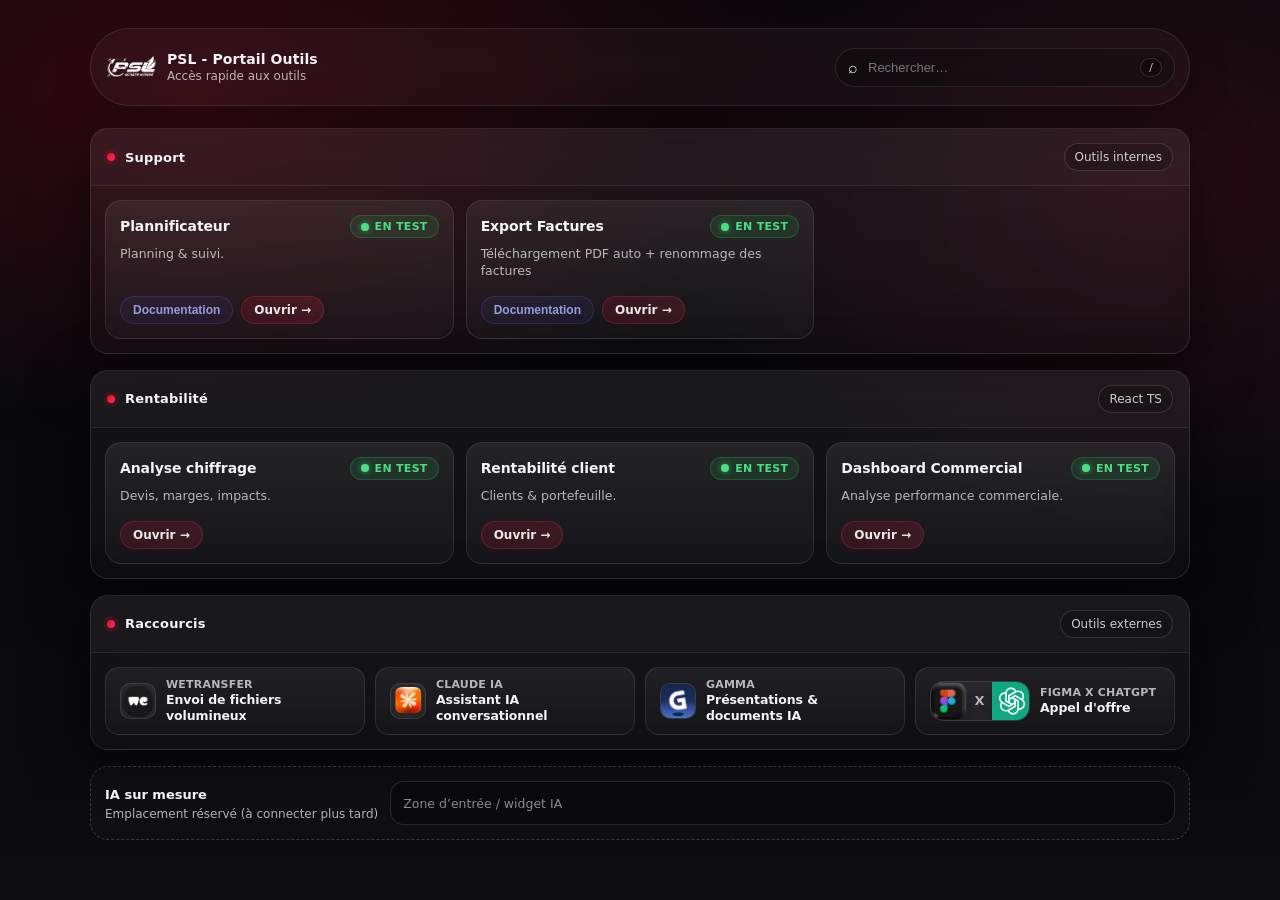
==== commit 3f493176: "Update index.html" ====
--- a/index.html
+++ b/index.html
@@ -216,6 +216,13 @@
       transition: transform .18s ease, border-color .18s ease, background .18s ease, box-shadow .18s ease;
       min-width:180px; flex:1; max-width:260px;
     }
+    button.shortcut{
+      appearance:none;
+      width:100%;
+      font:inherit;
+      text-align:left;
+      cursor:pointer;
+    }
     .shortcut:hover{
       transform:translateY(-2px);
       border-color:rgba(255,255,255,.20);
@@ -230,6 +237,21 @@
     }
     .shortcut-icon img{
       width:100%; height:100%; object-fit:cover;
+    }
+    .shortcut-icon-pair{
+      width:100px; height:40px;
+      border-radius:14px;
+      display:flex; align-items:center; justify-content:center; gap:6px;
+      padding:8px;
+    }
+    .shortcut-icon-pair img{
+      width:40px; height:40px; object-fit:contain;
+      filter: drop-shadow(0 4px 8px rgba(0,0,0,.25));
+    }
+    .shortcut-icon-pair span{
+      font-size:13px; font-weight:900;
+      color:rgba(244,244,246,.72);
+      letter-spacing:.08em;
     }
     .shortcut-text{
       display:flex; flex-direction:column; gap:1px;
@@ -367,6 +389,9 @@
       overflow:hidden;
       display:flex; flex-direction:column;
     }
+    .modal.modal-wide{
+      width:min(980px, 94vw);
+    }
     .modal-overlay.open .modal{
       transform: translateY(0) scale(1);
     }
@@ -397,6 +422,84 @@
     .modal-body{
       padding:16px 22px 22px;
       display:flex; flex-direction:column; gap:10px;
+    }
+    .modal-split{
+      display:grid;
+      grid-template-columns: repeat(2, minmax(0, 1fr));
+      gap:14px;
+    }
+    .modal-option{
+      display:flex; flex-direction:column; gap:12px;
+      min-height:250px;
+      padding:18px;
+      border-radius:18px;
+      border:1px solid rgba(255,255,255,.10);
+      background:linear-gradient(180deg, rgba(255,255,255,.08), rgba(255,255,255,.03));
+      box-shadow: inset 0 1px 0 rgba(255,255,255,.03);
+    }
+    a.modal-option,
+    button.modal-option{
+      color:inherit;
+      text-decoration:none;
+      transition: transform .18s ease, border-color .18s ease, background .18s ease, box-shadow .18s ease;
+    }
+    button.modal-option{
+      appearance:none;
+      width:100%;
+      font:inherit;
+      text-align:left;
+      cursor:pointer;
+    }
+    a.modal-option:hover,
+    button.modal-option:hover{
+      transform:translateY(-2px);
+      border-color:rgba(255,255,255,.18);
+      background:linear-gradient(180deg, rgba(255,255,255,.11), rgba(255,255,255,.04));
+      box-shadow: 0 18px 42px rgba(0,0,0,.34);
+    }
+    .modal-option.disabled{
+      border-style:dashed;
+      background:linear-gradient(180deg, rgba(255,255,255,.05), rgba(255,255,255,.025));
+      opacity:.84;
+    }
+    .modal-option-top{
+      display:flex; align-items:flex-start; justify-content:space-between; gap:12px;
+    }
+    .modal-option-icon{
+      width:62px; height:62px; border-radius:16px;
+      display:flex; align-items:center; justify-content:center;
+      padding:12px;
+      background:rgba(255,255,255,.05);
+      border:1px solid rgba(255,255,255,.10);
+      flex-shrink:0;
+    }
+    .modal-option-icon img{
+      width:30px; height:30px; object-fit:contain;
+    }
+    .modal-option-badge{
+      display:inline-flex; align-items:center;
+      padding:5px 10px; border-radius:999px;
+      border:1px solid rgba(255,255,255,.12);
+      background:rgba(0,0,0,.20);
+      color:rgba(244,244,246,.82);
+      font-size:11px; font-weight:700; letter-spacing:.2px;
+      white-space:nowrap;
+    }
+    .modal-option h4{
+      margin:0;
+      font-size:15px; font-weight:850; line-height:1.3;
+    }
+    .modal-option p{
+      margin:0;
+      font-size:12.5px; color:var(--muted); line-height:1.5;
+    }
+    .modal-option-footer{
+      margin-top:auto;
+      display:flex; align-items:center; justify-content:space-between; gap:12px;
+    }
+    .modal-option-meta{
+      font-size:11.5px;
+      color:rgba(244,244,246,.58);
     }
     .sop-content{
       max-height:75vh; overflow-y:auto;
@@ -495,6 +598,8 @@
       .modal-header{ padding:16px 16px 12px; }
       .modal-header h3{ font-size:15px; }
       .modal-body{ padding:12px 16px 16px; }
+      .modal-split{ grid-template-columns: 1fr; }
+      .modal-option{ min-height:220px; }
       .sop-content{ max-height:68vh; }
       .sop-group{ padding:8px 12px; gap:8px; }
       .sop-group-icon{ width:28px; height:28px; font-size:14px; }
@@ -529,6 +634,11 @@
       .modal-header h3{ font-size:14px; }
       .modal-header p{ font-size:11.5px; }
       .modal-body{ padding:10px 14px 14px; gap:8px; }
+      .modal-option{ min-height:auto; padding:14px; }
+      .modal-option h4{ font-size:14px; }
+      .modal-option p{ font-size:11.5px; }
+      .modal-option-icon{ width:52px; height:52px; }
+      .modal-option-icon img{ width:24px; height:24px; }
       .sop-content{ max-height:62vh; }
       .sop-step strong{ font-size:12px; }
       .sop-step p{ font-size:11.5px; }
@@ -683,6 +793,17 @@
             <span>Présentations & documents IA</span>
           </div>
         </a>
+        <button class="shortcut" type="button" onclick="openSopModal('appel-offre')">
+          <div class="shortcut-icon shortcut-icon-pair">
+            <img src="icon/figma-3d-logo-black-background-free-png.png" alt="Figma" />
+            <span>X</span>
+            <img src="icon/openai-chatgpt-logo-icon-free-png.png" alt="ChatGPT" />
+          </div>
+          <div class="shortcut-text">
+            <strong>Figma x ChatGPT</strong>
+            <span>Appel d'offre</span>
+          </div>
+        </button>
       </div>
     </section>
 
@@ -871,6 +992,147 @@
                 &bull; <b>Onglet Coût</b> : calculer les coûts de trajet et d'hôtel pour toutes les tournées
               </p>
               <img src="SOP/Plannif/7.png" alt="Étape 7 — Résultats" />
+            </div>
+
+          </div>
+      </div>
+    </div>
+  </div>
+
+  <!-- Modal Appel d'offre -->
+  <div class="modal-overlay" id="modal-appel-offre">
+    <div class="modal modal-wide">
+      <div class="modal-header">
+        <div>
+          <h3>Appel d'offre</h3>
+          <p>Choisissez l'&eacute;tape &agrave; lancer pour la r&eacute;daction ou la mise en forme du m&eacute;moire technique.<a href="https://www.ilovepdf.com/fr/fusionner_pdf">Fusionner les pdf</a></p>
+        </div>
+        <button class="modal-close" onclick="closeModal('modal-appel-offre')">&times;</button>
+      </div>
+      <div class="modal-body">
+        <div class="modal-split">
+          <a class="modal-option" href="https://chatgpt.com/g/g-69c151ecc1fc8191abfed4aa3e6a0a5a-memoire-technique" target="_blank" rel="noopener" >
+            <div class="modal-option-top">
+              <div class="modal-option-icon">
+                <img src="icon/openai-chatgpt-logo-icon-free-png.png" alt="ChatGPT" style="width: 50px; height: 50px; border-radius: 16px;" />
+              </div>
+              <span class="modal-option-badge">ChatGPT</span>
+            </div>
+            <h4>R&eacute;daction du m&eacute;moire technique</h4>
+            <p>Rentrez un cahier des charges et autres documents n&eacute;cessaires puis l'assistant va g&eacute;n&eacute;rer un m&eacute;moire technique sous forme de document Word brut (&agrave; utiliser tel quel pour la mise en forme).</p>
+            <div class="modal-option-footer">
+              <span class="modal-option-meta">G&eacute;n&eacute;ration du contenu</span>
+              <span class="card-btn card-btn-open">Ouvrir &rarr;</span>
+            </div>
+          </a>
+
+          <button class="modal-option" type="button" onclick="openAppelOffreFormatting()">
+            <div class="modal-option-top">
+              <div class="modal-option-icon">
+                <img src="icon/figma-3d-logo-black-background-free-png.png" alt="Figma" style="width: 55px; height: 55px;" />
+              </div>
+              <span class="modal-option-badge">Figma</span>
+            </div>
+            <h4>Mise en forme du m&eacute;moire technique</h4>
+            <p>Importez le HTML g&eacute;n&eacute;r&eacute; par ChatGPT dans Figma puis exportez les sous-pages en PDF pour produire la version finale du m&eacute;moire technique.</p>
+            <div class="modal-option-footer">
+              <span class="modal-option-meta">Assistant + SOP</span>
+              <span class="card-btn card-btn-open">Ouvrir &rarr;</span>
+            </div>
+          </button>
+        </div>
+      </div>
+    </div>
+  </div>
+
+  <!-- Modal SOP Mise en forme appel d'offre -->
+  <div class="modal-overlay" id="modal-appel-offre-forme">
+    <div class="modal">
+      <div class="modal-header">
+        <div>
+          <h3>Documentation - Mise en forme du m&eacute;moire technique</h3>
+          <p>Proc&eacute;dure compl&egrave;te pour transformer le contenu ChatGPT en document mis en forme via Figma.</p>
+        </div>
+        <button class="modal-close" onclick="closeModal('modal-appel-offre-forme')">&times;</button>
+      </div>
+      <div class="modal-body" style="overflow-y:auto;flex:1;">
+          <div class="sop-content">
+
+            <div class="sop-step">
+              <span class="sop-step-num">1</span>
+              <strong>G&eacute;n&eacute;rer le HTML depuis ChatGPT</strong>
+              <p>Ins&eacute;rer le Word brut du m&eacute;moire technique (juste le texte) et &eacute;crire <b>&quot;mets le en forme&quot;</b>, puis cliquer sur le fichier <b>.html</b> pour le t&eacute;l&eacute;charger.</p>
+              <img src="SOP/Forme%20appel%20offre/1.png" alt="Etape 1 - Generer le HTML" />
+            </div>
+
+            <div class="sop-step">
+              <span class="sop-step-num">2</span>
+              <strong>Ouvrir le plugin Figma</strong>
+              <p>Ouvrir Figma via ce lien, c'est plus simple : <a href="https://www.figma.com/community/plugin/1159123024924461424/html-to-design-by-divriots-import-websites-to-figma-designs-web-html-css" target="_blank" rel="noopener" style="color:var(--red2);text-decoration:underline;">html.to.design sur Figma</a>, puis cliquer sur <b>&quot;essayez dans...&quot;</b>.</p>
+              <img src="SOP/Forme%20appel%20offre/2.png" alt="Etape 2 - Ouvrir Figma" />
+            </div>
+
+            <div class="sop-step">
+              <span class="sop-step-num">3</span>
+              <strong>S&eacute;lectionner le bon plugin</strong>
+              <p>S&eacute;lectionner <b>html.to.design</b>.</p>
+              <img src="SOP/Forme%20appel%20offre/3.png" alt="Etape 3 - Selectionner html.to.design" />
+            </div>
+
+            <div class="sop-step">
+              <span class="sop-step-num">4</span>
+              <strong>Lancer le plugin</strong>
+              <p>Cliquer sur <b>&quot;Executer&quot;</b>.</p>
+              <img src="SOP/Forme%20appel%20offre/4.png" alt="Etape 4 - Executer" />
+            </div>
+
+            <div class="sop-step">
+              <span class="sop-step-num">5</span>
+              <strong>Aller dans l'onglet File</strong>
+              <p>Cliquer sur l'onglet <b>&quot;File&quot;</b>.</p>
+              <img src="SOP/Forme%20appel%20offre/5.png" alt="Etape 5 - Onglet File" />
+            </div>
+
+            <div class="sop-step">
+              <span class="sop-step-num">6</span>
+              <strong>Importer le HTML</strong>
+              <p>Cliquer sur <b>&quot;Browse&quot;</b> et s&eacute;lectionner le fichier HTML t&eacute;l&eacute;charg&eacute; depuis ChatGPT.</p>
+              <img src="SOP/Forme%20appel%20offre/6.png" alt="Etape 6 - Importer le HTML" />
+            </div>
+
+            <div class="sop-step">
+              <span class="sop-step-num">7</span>
+              <strong>V&eacute;rifier les options</strong>
+              <p>V&eacute;rifier que ces cases sont coch&eacute;es puis cliquer sur <b>&quot;Proceed&quot;</b>.</p>
+              <img src="SOP/Forme%20appel%20offre/7.png" alt="Etape 7 - Verifier les options" />
+            </div>
+
+            <div class="sop-step">
+              <span class="sop-step-num">8</span>
+              <strong>Confirmer</strong>
+              <p>Cliquer sur <b>&quot;Ok&quot;</b>.</p>
+              <img src="SOP/Forme%20appel%20offre/8.png" alt="Etape 8 - Confirmer" />
+            </div>
+
+            <div class="sop-step">
+              <span class="sop-step-num">9</span>
+              <strong>Fermer la fen&ecirc;tre du plugin</strong>
+              <p>Le document s'est charg&eacute; en arri&egrave;re-plan, fermer la petite fen&ecirc;tre <b>html.to.design</b>.</p>
+              <img src="SOP/Forme%20appel%20offre/9.png" alt="Etape 9 - Fermer le plugin" />
+            </div>
+
+            <div class="sop-step">
+              <span class="sop-step-num">10</span>
+              <strong>Exporter les sous-pages en PDF</strong>
+              <p>S&eacute;lectionner <b>uniquement chaque sous-page</b> (<b>Ctrl + clic</b> sur toutes les pages), puis descendre dans le menu de droite, s&eacute;lectionner <b>PDF</b>, cocher la case <b>&quot;Inclure la zone de d&eacute;limitation&quot;</b>, fermer le popup puis cliquer sur <b>&quot;Exporter les X calques&quot;</b>.</p>
+              <img src="SOP/Forme%20appel%20offre/10.png" alt="Etape 10 - Export PDF" />
+            </div>
+
+            <div class="sop-step">
+              <span class="sop-step-num">11</span>
+              <strong>Fusionner les PDF</strong>
+              <p>Ouvrir le <b>.zip</b> t&eacute;l&eacute;charg&eacute; et mettre tous les PDF qu'il contient sur ce site : <a href="https://www.ilovepdf.com/fr/fusionner_pdf" target="_blank" rel="noopener" style="color:var(--red2);text-decoration:underline;">ilovepdf.com/fr/fusionner_pdf</a>, puis cliquer sur <b>fusionner</b>.</p>
+              <img src="SOP/Forme%20appel%20offre/11.png" alt="Etape 11 - Fusionner les PDF" />
             </div>
 
           </div>
@@ -918,6 +1180,14 @@
     applyFilter('');
 
     /* ---- Modal logic ---- */
+    function openAppelOffreFormatting(){
+      const url = 'https://chatgpt.com/g/g-69c151ecc1fc8191abfed4aa3e6a0a5a-memoire-technique';
+      const newWindow = window.open(url, '_blank', 'noopener');
+      if(newWindow) newWindow.opener = null;
+      closeModal('modal-appel-offre');
+      openSopModal('appel-offre-forme');
+    }
+
     function openSopModal(toolId){
       const overlay = document.getElementById('modal-' + toolId);
       if(overlay) overlay.classList.add('open');
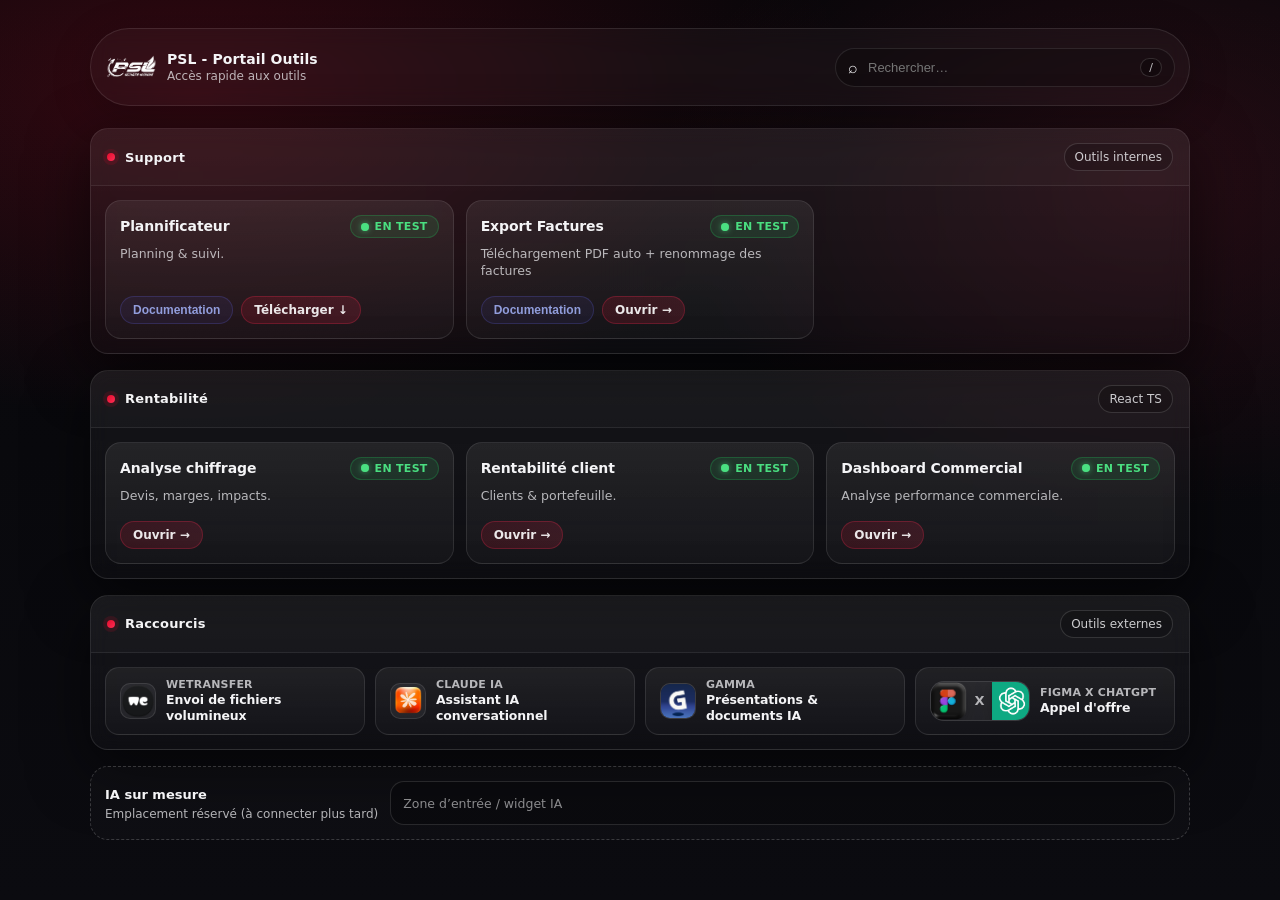
==== commit 82e21a1d: "Update index.html" ====
--- a/index.html
+++ b/index.html
@@ -695,7 +695,7 @@
               <p>Planning & suivi.</p>
               <div class="card-actions">
                 <button class="card-btn card-btn-doc" onclick="openSopModal('plannificateur')">Documentation</button>
-                <a class="card-btn card-btn-open" href="https://planification.onrender.com/" target="_blank" rel="noopener">Ouvrir &rarr;</a>
+                <a class="card-btn card-btn-open" href="https://github.com/NoaBenitez/Local-Plannif-V3/archive/refs/heads/main.zip" download>Télécharger &darr;</a>
               </div>
             </div>
           </article>
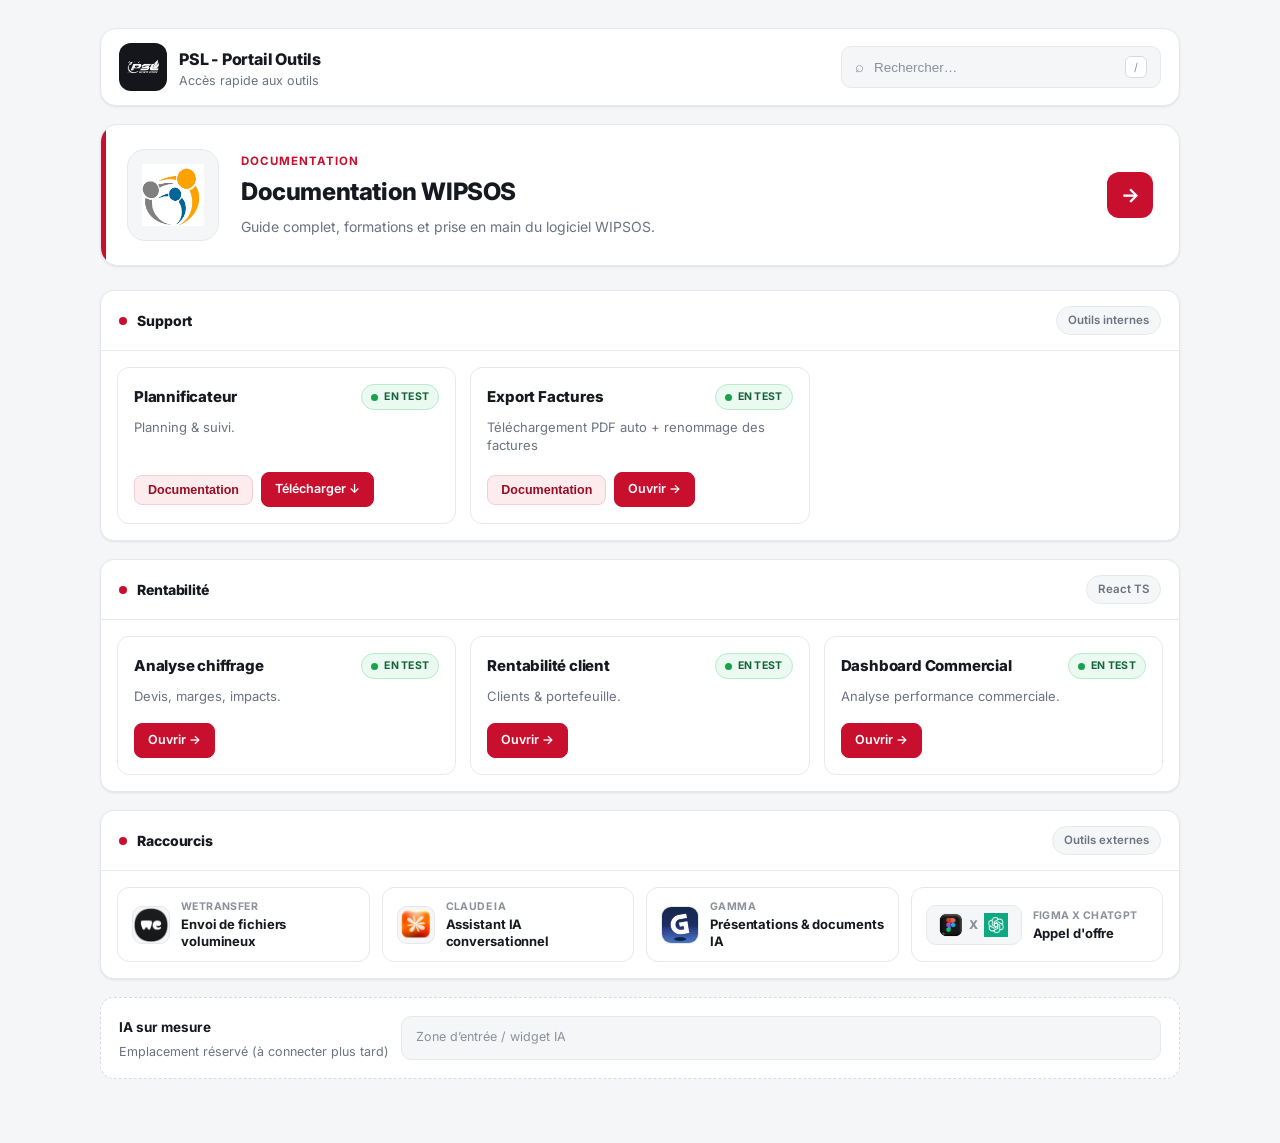
==== commit 967d11e3: "Remplace l'ancien dashboard par le nouveau + ajoute la documentation WIPSOS - Nouveau dashboard (thè" ====
--- a/index.html
+++ b/index.html
@@ -3,422 +3,363 @@
 <head>
   <meta charset="utf-8" />
   <meta name="viewport" content="width=device-width,initial-scale=1" />
-  <meta name="theme-color" content="#b00020" />
+  <meta name="theme-color" content="#ffffff" />
   <link rel="icon" href="logopsl_-_original_-_Copie-removebg-preview.ico" type="image/x-icon" />
+  <link rel="preconnect" href="https://fonts.googleapis.com" />
+  <link rel="preconnect" href="https://fonts.gstatic.com" crossorigin />
+  <link href="https://fonts.googleapis.com/css2?family=Inter:wght@400;500;600;700;800&display=swap" rel="stylesheet" />
   <title>PSL - Portail Outils</title>
   <style>
     :root{
-      --bg0:#07070a; --bg1:#0b0b10;
-      --text:#f4f4f6; --muted:rgba(244,244,246,.72);
-      --stroke:rgba(255,255,255,.10);
-      --card:rgba(255,255,255,.06);
-      --card2:rgba(255,255,255,.10);
-      --red:#e20d2c; --red2:#ff2d55;
-      --shadow:0 18px 60px rgba(0,0,0,.55);
-      --r:18px;
+      --bg:#f5f6f8;
+      --surface:#ffffff;
+      --text:#16191f;
+      --muted:#6b7280;
+      --soft:#8b909a;
+      --border:#e6e8ec;
+      --border-strong:#d7dae0;
+      --red:#c8102e;
+      --red-dark:#9b0c23;
+      --red-soft:#fdecee;
+      --ink:#14161c;
+      --shadow:0 1px 2px rgba(16,24,40,.04), 0 1px 3px rgba(16,24,40,.06);
+      --shadow-md:0 4px 14px rgba(16,24,40,.08);
+      --shadow-lg:0 12px 32px rgba(16,24,40,.12);
+      --r:14px;
     }
     *{box-sizing:border-box}
     html,body{height:100%}
     body{
       margin:0; color:var(--text);
-      background:
-        radial-gradient(1200px 600px at 15% 10%, rgba(226,13,44,.20), transparent 55%),
-        radial-gradient(900px 600px at 90% 20%, rgba(255,45,85,.12), transparent 55%),
-        linear-gradient(180deg, var(--bg0), var(--bg1));
-      font-family: ui-sans-serif, system-ui, -apple-system, Segoe UI, Roboto, Arial;
-      overflow-x:hidden;
-    }
-    .wrap{width:min(1100px,92vw); margin:0 auto; padding:28px 0 54px;}
+      background:var(--bg);
+      font-family: 'Inter', ui-sans-serif, system-ui, -apple-system, Segoe UI, Roboto, Arial;
+      -webkit-font-smoothing:antialiased;
+      line-height:1.5;
+    }
+    .wrap{width:min(1080px,92vw); margin:0 auto; padding:28px 0 64px;}
+
+    /* ============ HEADER ============ */
     header{
-      display:flex; align-items:center; justify-content:space-between; gap:12px;
-      padding:12px 14px;
-      border:1px solid var(--stroke);
-      background:rgba(255,255,255,.03);
-      border-radius:999px;
-      backdrop-filter: blur(10px);
-      box-shadow: 0 10px 40px rgba(0,0,0,.22);
-    }
-    .brand{display:flex; align-items:center; gap:10px;}
+      display:flex; align-items:center; justify-content:space-between; gap:14px;
+      padding:14px 18px;
+      border:1px solid var(--border);
+      background:var(--surface);
+      border-radius:16px;
+      box-shadow:var(--shadow);
+    }
+    .brand{display:flex; align-items:center; gap:12px;}
     .logo{
-      width:52px; height:52px; border-radius:14px;
-      position:relative; overflow:hidden;
-    }
-    .logo img{
-      width:100%; height:100%; object-fit:contain;
-    }
-    @keyframes shine{
-      0%{ transform: translateX(-35%) rotate(20deg); opacity:0;}
-      25%{ opacity:.6;}
-      55%{ transform: translateX(35%) rotate(20deg); opacity:0;}
-      100%{opacity:0;}
-    }
-    h1{margin:0; font-size:14px; font-weight:850; letter-spacing:.1px;}
-    .muted{margin:2px 0 0; font-size:12px; color:var(--muted); line-height:1.2;}
-    .right{
-      display:flex; gap:10px; align-items:center; flex-wrap:wrap; justify-content:flex-end;
-    }
+      width:48px; height:48px; border-radius:12px;
+      background:var(--ink);
+      display:flex; align-items:center; justify-content:center;
+      padding:7px; flex-shrink:0;
+    }
+    .logo img{ width:100%; height:100%; object-fit:contain; }
+    h1{margin:0; font-size:16px; font-weight:800; letter-spacing:-.2px; color:var(--text);}
+    .muted{margin:2px 0 0; font-size:12.5px; color:var(--muted); line-height:1.2;}
+    .right{ display:flex; gap:10px; align-items:center; flex-wrap:wrap; justify-content:flex-end; }
     .search{
       display:flex; align-items:center; gap:8px;
-      padding:9px 12px;
-      border:1px solid var(--stroke);
-      border-radius:999px;
-      background:rgba(0,0,0,.22);
-      min-width: min(340px, 60vw);
-    }
+      padding:9px 13px;
+      border:1px solid var(--border);
+      border-radius:10px;
+      background:var(--bg);
+      min-width:min(320px,60vw);
+      transition:border-color .15s, background .15s;
+    }
+    .search:focus-within{ border-color:var(--red); background:var(--surface); }
+    .search span[aria-hidden]{ color:var(--soft); font-size:15px; }
     .search input{
       width:100%; border:0; outline:0; background:transparent; color:var(--text);
-      font-size:13px;
-    }
+      font-size:13.5px;
+    }
+    .search input::placeholder{ color:var(--soft); }
     .kbd{
-      font-size:11px; padding:2px 8px; border-radius:999px;
-      border:1px solid rgba(255,255,255,.14);
-      background: rgba(0,0,0,.25);
-      color: rgba(244,244,246,.78);
-    }
-
-    /* Sections */
-    .sections{margin-top:22px; display:flex; flex-direction:column; gap:16px;}
+      font-size:11px; padding:2px 8px; border-radius:6px;
+      border:1px solid var(--border-strong);
+      background:var(--surface);
+      color:var(--soft);
+    }
+
+    /* ============ FEATURE CARD (Documentation WIPSOS) ============ */
+    .feature{
+      margin-top:18px;
+      display:flex; align-items:center; gap:22px;
+      padding:24px 26px;
+      border:1px solid var(--border);
+      border-radius:18px;
+      background:var(--surface);
+      box-shadow:var(--shadow);
+      text-decoration:none; color:inherit;
+      position:relative; overflow:hidden;
+      transition:transform .18s ease, box-shadow .18s ease, border-color .18s ease;
+    }
+    .feature::before{
+      content:""; position:absolute; left:0; top:0; bottom:0; width:5px;
+      background:var(--red);
+    }
+    .feature:hover{
+      transform:translateY(-2px);
+      box-shadow:var(--shadow-lg);
+      border-color:var(--border-strong);
+    }
+    .feature-icon{
+      width:92px; height:92px; flex-shrink:0;
+      border-radius:18px;
+      background:var(--bg);
+      border:1px solid var(--border);
+      display:flex; align-items:center; justify-content:center;
+      padding:14px;
+    }
+    .feature-icon img{ width:100%; height:100%; object-fit:contain; }
+    .feature-text{ flex:1; min-width:0; }
+    .feature-text .eyebrow{
+      font-size:11.5px; font-weight:700; letter-spacing:1px; text-transform:uppercase;
+      color:var(--red); margin:0 0 4px;
+    }
+    .feature-text h2{ margin:0; font-size:24px; font-weight:800; letter-spacing:-.4px; }
+    .feature-text p{ margin:6px 0 0; font-size:14px; color:var(--muted); }
+    .feature-arrow{
+      flex-shrink:0;
+      width:46px; height:46px; border-radius:12px;
+      background:var(--red); color:#fff;
+      display:flex; align-items:center; justify-content:center;
+      font-size:20px; font-weight:700;
+      transition:transform .18s ease;
+    }
+    .feature:hover .feature-arrow{ transform:translateX(3px); }
+
+    /* ============ SECTIONS ============ */
+    .sections{margin-top:24px; display:flex; flex-direction:column; gap:18px;}
     .section{
-      border:1px solid var(--stroke);
-      background: linear-gradient(180deg, rgba(255,255,255,.055), rgba(255,255,255,.02));
-      border-radius: var(--r);
-      box-shadow: var(--shadow);
-      backdrop-filter: blur(10px);
+      border:1px solid var(--border);
+      background:var(--surface);
+      border-radius:var(--r);
+      box-shadow:var(--shadow);
       overflow:hidden;
     }
     .section-head{
       display:flex; align-items:center; justify-content:space-between; gap:12px;
-      padding:14px 16px;
-      border-bottom:1px solid rgba(255,255,255,.08);
-      background: rgba(255,255,255,.02);
+      padding:15px 18px;
+      border-bottom:1px solid var(--border);
     }
     .section-title{
       display:flex; align-items:center; gap:10px; margin:0;
-      font-size:13px; font-weight:850; letter-spacing:.2px;
+      font-size:14px; font-weight:800; letter-spacing:-.1px; color:var(--text);
     }
     .pill{
       display:inline-flex; align-items:center; gap:8px;
-      padding:6px 10px; border-radius:999px;
-      border:1px solid rgba(255,255,255,.14);
-      background: rgba(0,0,0,.18);
-      color: rgba(244,244,246,.82);
-      font-size:12px;
+      padding:5px 11px; border-radius:999px;
+      border:1px solid var(--border);
+      background:var(--bg);
+      color:var(--muted);
+      font-size:11.5px; font-weight:600;
       user-select:none;
     }
     .dot{
       width:8px; height:8px; border-radius:999px;
-      background: linear-gradient(135deg, var(--red), var(--red2));
-      box-shadow: 0 0 0 4px rgba(226,13,44,.14);
-    }
-
-    /* Cards */
+      background:var(--red);
+    }
+
+    /* ============ CARDS ============ */
     .grid{
       display:grid;
       grid-template-columns: repeat(3, minmax(0, 1fr));
-      gap: 12px;
-      padding: 14px;
+      gap:14px;
+      padding:16px;
     }
     .card{
-      border-radius: 16px;
-      border:1px solid rgba(255,255,255,.10);
-      background: linear-gradient(180deg, rgba(255,255,255,.07), rgba(255,255,255,.03));
-      transition: transform .18s ease, border-color .18s ease, background .18s ease, box-shadow .18s ease;
-      min-height: 120px;
+      border-radius:12px;
+      border:1px solid var(--border);
+      background:var(--surface);
+      transition: transform .16s ease, border-color .16s ease, box-shadow .16s ease;
+      min-height:118px;
       position:relative;
-      overflow:hidden;
     }
     .card:hover{
-      transform: translateY(-3px);
-      border-color: rgba(255,255,255,.18);
-      background: linear-gradient(180deg, rgba(255,255,255,.095), rgba(255,255,255,.04));
-      box-shadow: 0 18px 48px rgba(0,0,0,.45), 0 10px 30px rgba(226,13,44,.10);
+      transform:translateY(-2px);
+      border-color:var(--border-strong);
+      box-shadow:var(--shadow-md);
     }
     .card-inner{
       display:flex; flex-direction:column; gap:8px;
-      padding: 14px 14px;
+      padding:16px;
       height:100%;
     }
-    .card h3{margin:0; font-size:14px; font-weight:850; letter-spacing:-.1px; line-height:1.2;}
-    .card p{margin:0; font-size:12.5px; color:var(--muted); line-height:1.35;}
+    .card h3{margin:0; font-size:15px; font-weight:800; letter-spacing:-.2px; line-height:1.25; color:var(--text);}
+    .card p{margin:0; font-size:13px; color:var(--muted); line-height:1.4;}
     .card-actions{
       margin-top:auto;
       display:flex; align-items:center; gap:8px;
-      padding-top:8px;
+      padding-top:10px;
     }
     .card-btn{
       display:inline-flex; align-items:center; gap:5px;
-      padding:6px 12px; border-radius:999px;
-      font-size:12px; font-weight:600;
-      border:1px solid rgba(255,255,255,.12);
-      background:rgba(255,255,255,.04);
-      color:var(--muted);
+      padding:7px 13px; border-radius:8px;
+      font-size:12.5px; font-weight:600;
+      border:1px solid var(--border-strong);
+      background:var(--surface);
+      color:var(--text);
       cursor:pointer; text-decoration:none;
-      transition: background .15s, border-color .15s, color .15s, transform .15s;
-    }
-    .card-btn:hover{
-      background:rgba(255,255,255,.10);
-      border-color:rgba(255,255,255,.22);
-      color:var(--text);
-      transform:translateY(-1px);
-    }
+      transition: background .15s, border-color .15s, color .15s;
+    }
+    .card-btn:hover{ background:var(--bg); border-color:var(--soft); }
     .card-btn-open{
-      background:linear-gradient(135deg, rgba(226,13,44,.15), rgba(255,45,85,.15));
-      border-color:rgba(255,45,85,.25);
-      color:rgba(255,255,255,.9);
-    }
-    .card-btn-open:hover{
-      background:linear-gradient(135deg, rgba(226,13,44,.28), rgba(255,45,85,.28));
-      border-color:rgba(255,45,85,.4);
+      background:var(--red);
+      border-color:var(--red);
       color:#fff;
     }
+    .card-btn-open:hover{ background:var(--red-dark); border-color:var(--red-dark); color:#fff; }
     .card-btn-doc{
-      background:rgba(99,102,241,.08);
-      border-color:rgba(99,102,241,.22);
-      color:rgba(165,180,252,.85);
-    }
-    .card-btn-doc:hover{
-      background:rgba(99,102,241,.18);
-      border-color:rgba(99,102,241,.35);
-      color:#c7d2fe;
-    }
-
-    /* Shortcuts */
+      background:var(--red-soft);
+      border-color:#f4cdd3;
+      color:var(--red-dark);
+    }
+    .card-btn-doc:hover{ background:#fbdce0; border-color:#eeb8c0; color:var(--red-dark); }
+
+    /* ============ SHORTCUTS ============ */
     .shortcuts{
-      margin-top:16px;
-      border:1px solid var(--stroke);
-      background: linear-gradient(180deg, rgba(255,255,255,.055), rgba(255,255,255,.02));
-      border-radius: var(--r);
-      box-shadow: var(--shadow);
-      backdrop-filter: blur(10px);
+      margin-top:18px;
+      border:1px solid var(--border);
+      background:var(--surface);
+      border-radius:var(--r);
+      box-shadow:var(--shadow);
       overflow:hidden;
     }
     .shortcuts-head{
       display:flex; align-items:center; justify-content:space-between; gap:12px;
-      padding:14px 16px;
-      border-bottom:1px solid rgba(255,255,255,.08);
-      background: rgba(255,255,255,.02);
+      padding:15px 18px;
+      border-bottom:1px solid var(--border);
     }
     .shortcuts-title{
       display:flex; align-items:center; gap:10px; margin:0;
-      font-size:13px; font-weight:850; letter-spacing:.2px;
+      font-size:14px; font-weight:800; letter-spacing:-.1px; color:var(--text);
     }
     .shortcuts-grid{
-      display:flex; gap:10px; padding:14px;
+      display:flex; gap:12px; padding:16px;
       flex-wrap:wrap;
     }
     .shortcut{
-      display:flex; align-items:center; gap:10px;
-      padding:10px 14px;
-      border-radius:14px;
-      border:1px solid rgba(255,255,255,.10);
-      background:linear-gradient(180deg, rgba(255,255,255,.06), rgba(255,255,255,.025));
+      display:flex; align-items:center; gap:11px;
+      padding:11px 14px;
+      border-radius:12px;
+      border:1px solid var(--border);
+      background:var(--surface);
       color:inherit; text-decoration:none;
-      transition: transform .18s ease, border-color .18s ease, background .18s ease, box-shadow .18s ease;
+      transition: transform .16s ease, border-color .16s ease, box-shadow .16s ease;
       min-width:180px; flex:1; max-width:260px;
     }
     button.shortcut{
-      appearance:none;
-      width:100%;
-      font:inherit;
-      text-align:left;
-      cursor:pointer;
+      appearance:none; width:100%; font:inherit; text-align:left; cursor:pointer;
     }
     .shortcut:hover{
       transform:translateY(-2px);
-      border-color:rgba(255,255,255,.20);
-      background:linear-gradient(180deg, rgba(255,255,255,.10), rgba(255,255,255,.04));
-      box-shadow: 0 12px 32px rgba(0,0,0,.35);
+      border-color:var(--border-strong);
+      box-shadow:var(--shadow-md);
     }
     .shortcut-icon{
-      width:36px; height:36px; border-radius:10px;
+      width:38px; height:38px; border-radius:10px;
       overflow:hidden; flex-shrink:0;
-      background:rgba(255,255,255,.06);
-      border:1px solid rgba(255,255,255,.10);
-    }
-    .shortcut-icon img{
-      width:100%; height:100%; object-fit:cover;
-    }
+      background:var(--bg);
+      border:1px solid var(--border);
+      display:flex; align-items:center; justify-content:center;
+    }
+    .shortcut-icon img{ width:100%; height:100%; object-fit:cover; }
     .shortcut-icon-pair{
-      width:100px; height:40px;
-      border-radius:14px;
+      width:auto; min-width:96px; height:40px;
+      border-radius:10px;
       display:flex; align-items:center; justify-content:center; gap:6px;
-      padding:8px;
-    }
-    .shortcut-icon-pair img{
-      width:40px; height:40px; object-fit:contain;
-      filter: drop-shadow(0 4px 8px rgba(0,0,0,.25));
-    }
+      padding:6px 10px;
+    }
+    .shortcut-icon-pair img{ width:24px; height:24px; object-fit:contain; }
     .shortcut-icon-pair span{
-      font-size:13px; font-weight:900;
-      color:rgba(244,244,246,.72);
-      letter-spacing:.08em;
-    }
-    .shortcut-text{
-      display:flex; flex-direction:column; gap:1px;
-      min-width:0;
-    }
+      font-size:12px; font-weight:800; color:var(--soft); letter-spacing:.06em;
+    }
+    .shortcut-text{ display:flex; flex-direction:column; gap:1px; min-width:0; }
     .shortcut-text strong{
-      font-size:11px; color:var(--muted); font-weight:600; letter-spacing:.2px;
+      font-size:10.5px; color:var(--soft); font-weight:700; letter-spacing:.4px;
       text-transform:uppercase;
     }
     .shortcut-text span{
-      font-size:12.5px; color:var(--text); font-weight:800; letter-spacing:-.1px; line-height:1.3;
-    }
-
-    /* AI placeholder */
+      font-size:13px; color:var(--text); font-weight:700; letter-spacing:-.1px; line-height:1.3;
+    }
+
+    /* ============ AI placeholder ============ */
     .ai{
-      margin-top: 16px;
-      border:1px dashed rgba(255,255,255,.18);
-      background: rgba(255,255,255,.02);
-      border-radius: var(--r);
-      padding: 14px;
-      display:flex;
-      align-items:center;
-      justify-content:space-between;
-      gap:12px;
-    }
-    .ai strong{font-size:13px}
-    .ai span{font-size:12px; color:var(--muted)}
+      margin-top:18px;
+      border:1px dashed var(--border-strong);
+      background:var(--surface);
+      border-radius:var(--r);
+      padding:16px 18px;
+      display:flex; align-items:center; justify-content:space-between; gap:12px;
+    }
+    .ai strong{font-size:13.5px; color:var(--text);}
+    .ai span{font-size:12.5px; color:var(--muted);}
     .ai-slot{
-      flex:1;
-      height: 44px;
-      border-radius: 14px;
-      border:1px solid rgba(255,255,255,.12);
-      background: rgba(0,0,0,.22);
-      display:flex; align-items:center;
-      padding: 0 12px;
-      color: rgba(244,244,246,.55);
-      font-size: 12.5px;
-    }
-
-    /* Status badges */
+      flex:1; height:44px; border-radius:10px;
+      border:1px solid var(--border);
+      background:var(--bg);
+      display:flex; align-items:center; padding:0 14px;
+      color:var(--soft); font-size:12.5px;
+    }
+
+    /* ============ STATUS BADGES ============ */
     .status{
       display:inline-flex; align-items:center; gap:6px;
-      font-size:11px; font-weight:700; letter-spacing:.3px;
-      padding:4px 10px; border-radius:999px;
-      text-transform:uppercase;
-      flex-shrink:0;
-    }
-    .status-dot{
-      width:8px; height:8px; border-radius:50%;
-      flex-shrink:0;
-      position:relative;
-    }
-    .status-dot::after{
-      content:""; position:absolute; inset:0;
-      border-radius:50%;
-    }
-
-    /* Actif — green steady pulse */
+      font-size:10.5px; font-weight:700; letter-spacing:.3px;
+      padding:4px 9px; border-radius:999px;
+      text-transform:uppercase; flex-shrink:0;
+    }
+    .status-dot{ width:7px; height:7px; border-radius:50%; flex-shrink:0; }
     .status-actif{
-      background:rgba(34,197,94,.12); color:#4ade80;
-      border:1px solid rgba(34,197,94,.25);
-    }
-    .status-actif .status-dot{
-      background:#4ade80;
-      box-shadow:0 0 6px rgba(74,222,128,.6);
-      animation: pulse-green 2s ease-in-out infinite;
-    }
-    .status-actif .status-dot::after{
-      background:rgba(74,222,128,.35);
-      animation: ring-green 2s ease-out infinite;
-    }
-
-    /* En modification — amber blink + sweep */
+      background:#eafaf0; color:#14633a; border:1px solid #b8ebcb;
+    }
+    .status-actif .status-dot{ background:#16a34a; }
     .status-modif{
-      background:rgba(251,191,36,.10); color:#fbbf24;
-      border:1px solid rgba(251,191,36,.22);
-      position:relative; overflow:hidden;
-    }
-    .status-modif::before{
-      content:""; position:absolute; top:0; left:-100%; width:100%; height:100%;
-      background:linear-gradient(90deg, transparent, rgba(251,191,36,.18), transparent);
-      animation: sweep-yellow 2.5s linear infinite;
-    }
-    .status-modif .status-dot{
-      background:#fbbf24;
-      animation: blink-yellow 1.2s steps(1) infinite;
-    }
-    .status-modif .status-dot::after{
-      background:rgba(251,191,36,.35);
-      animation: ring-yellow 1.8s ease-out infinite;
-    }
-
-    @keyframes pulse-green{
-      0%,100%{ box-shadow:0 0 4px rgba(74,222,128,.4); }
-      50%{ box-shadow:0 0 14px rgba(74,222,128,.9); }
-    }
-    @keyframes ring-green{
-      0%{ transform:scale(1); opacity:.7; }
-      100%{ transform:scale(2.8); opacity:0; }
-    }
-    @keyframes blink-yellow{
-      0%,50%{ opacity:1; box-shadow:0 0 8px rgba(251,191,36,.8); }
-      50.1%,100%{ opacity:.3; box-shadow:0 0 2px rgba(251,191,36,.3); }
-    }
-    @keyframes ring-yellow{
-      0%{ transform:scale(1); opacity:.6; }
-      100%{ transform:scale(2.8); opacity:0; }
-    }
-    @keyframes sweep-yellow{
-      0%{ left:-100%; }
-      100%{ left:200%; }
-    }
-
-    /* Modal overlay */
+      background:#fff7e6; color:#8a5a00; border:1px solid #ffe2a8;
+    }
+    .status-modif .status-dot{ background:#d97706; }
+
+    /* ============ MODAL ============ */
     .modal-overlay{
       position:fixed; inset:0; z-index:1000;
-      background:rgba(0,0,0,.65);
-      backdrop-filter:blur(8px);
+      background:rgba(16,24,40,.45);
       display:flex; align-items:center; justify-content:center;
       opacity:0; visibility:hidden;
-      transition: opacity .3s ease, visibility .3s ease;
-    }
-    .modal-overlay.open{
-      opacity:1; visibility:visible;
-    }
+      transition: opacity .25s ease, visibility .25s ease;
+    }
+    .modal-overlay.open{ opacity:1; visibility:visible; }
     .modal{
       width:min(880px, 94vw);
       max-height:92vh;
-      border:1px solid var(--stroke);
-      background: linear-gradient(180deg, rgba(18,18,26,.98), rgba(11,11,16,.98));
-      border-radius:20px;
-      box-shadow: 0 30px 80px rgba(0,0,0,.7), 0 0 0 1px rgba(255,255,255,.06);
-      transform: translateY(20px) scale(.96);
-      transition: transform .35s cubic-bezier(.22,1,.36,1);
+      border:1px solid var(--border);
+      background:var(--surface);
+      border-radius:18px;
+      box-shadow:var(--shadow-lg);
+      transform: translateY(16px) scale(.98);
+      transition: transform .3s cubic-bezier(.22,1,.36,1);
       overflow:hidden;
       display:flex; flex-direction:column;
     }
-    .modal.modal-wide{
-      width:min(980px, 94vw);
-    }
-    .modal-overlay.open .modal{
-      transform: translateY(0) scale(1);
-    }
+    .modal.modal-wide{ width:min(980px, 94vw); }
+    .modal-overlay.open .modal{ transform: translateY(0) scale(1); }
     .modal-header{
       padding:20px 22px 16px;
-      border-bottom:1px solid rgba(255,255,255,.08);
+      border-bottom:1px solid var(--border);
       display:flex; align-items:flex-start; justify-content:space-between; gap:12px;
     }
-    .modal-header h3{
-      margin:0; font-size:16px; font-weight:850; letter-spacing:-.2px;
-    }
-    .modal-header p{
-      margin:4px 0 0; font-size:12.5px; color:var(--muted); line-height:1.35;
-    }
+    .modal-header h3{ margin:0; font-size:17px; font-weight:800; letter-spacing:-.3px; }
+    .modal-header p{ margin:5px 0 0; font-size:13px; color:var(--muted); line-height:1.4; }
     .modal-close{
-      width:32px; height:32px; border-radius:10px;
-      border:1px solid rgba(255,255,255,.12);
-      background:rgba(255,255,255,.04);
-      color:var(--muted); font-size:16px;
+      width:34px; height:34px; border-radius:9px;
+      border:1px solid var(--border);
+      background:var(--surface);
+      color:var(--muted); font-size:18px;
       display:grid; place-items:center;
       cursor:pointer; flex-shrink:0;
       transition: background .15s, border-color .15s;
     }
-    .modal-close:hover{
-      background:rgba(255,255,255,.10);
-      border-color:rgba(255,255,255,.20);
-    }
+    .modal-close:hover{ background:var(--bg); border-color:var(--border-strong); }
     .modal-body{
       padding:16px 22px 22px;
       display:flex; flex-direction:column; gap:10px;
@@ -432,223 +373,134 @@
       display:flex; flex-direction:column; gap:12px;
       min-height:250px;
       padding:18px;
-      border-radius:18px;
-      border:1px solid rgba(255,255,255,.10);
-      background:linear-gradient(180deg, rgba(255,255,255,.08), rgba(255,255,255,.03));
-      box-shadow: inset 0 1px 0 rgba(255,255,255,.03);
-    }
-    a.modal-option,
-    button.modal-option{
-      color:inherit;
-      text-decoration:none;
-      transition: transform .18s ease, border-color .18s ease, background .18s ease, box-shadow .18s ease;
-    }
-    button.modal-option{
-      appearance:none;
-      width:100%;
-      font:inherit;
-      text-align:left;
-      cursor:pointer;
-    }
-    a.modal-option:hover,
-    button.modal-option:hover{
+      border-radius:14px;
+      border:1px solid var(--border);
+      background:var(--surface);
+    }
+    a.modal-option, button.modal-option{
+      color:inherit; text-decoration:none;
+      transition: transform .16s ease, border-color .16s ease, box-shadow .16s ease;
+    }
+    button.modal-option{ appearance:none; width:100%; font:inherit; text-align:left; cursor:pointer; }
+    a.modal-option:hover, button.modal-option:hover{
       transform:translateY(-2px);
-      border-color:rgba(255,255,255,.18);
-      background:linear-gradient(180deg, rgba(255,255,255,.11), rgba(255,255,255,.04));
-      box-shadow: 0 18px 42px rgba(0,0,0,.34);
-    }
-    .modal-option.disabled{
-      border-style:dashed;
-      background:linear-gradient(180deg, rgba(255,255,255,.05), rgba(255,255,255,.025));
-      opacity:.84;
-    }
+      border-color:var(--border-strong);
+      box-shadow:var(--shadow-md);
+    }
+    .modal-option.disabled{ border-style:dashed; opacity:.84; }
     .modal-option-top{
       display:flex; align-items:flex-start; justify-content:space-between; gap:12px;
     }
     .modal-option-icon{
-      width:62px; height:62px; border-radius:16px;
+      width:62px; height:62px; border-radius:14px;
       display:flex; align-items:center; justify-content:center;
       padding:12px;
-      background:rgba(255,255,255,.05);
-      border:1px solid rgba(255,255,255,.10);
+      background:var(--bg);
+      border:1px solid var(--border);
       flex-shrink:0;
     }
-    .modal-option-icon img{
-      width:30px; height:30px; object-fit:contain;
-    }
+    .modal-option-icon img{ width:30px; height:30px; object-fit:contain; }
     .modal-option-badge{
       display:inline-flex; align-items:center;
-      padding:5px 10px; border-radius:999px;
-      border:1px solid rgba(255,255,255,.12);
-      background:rgba(0,0,0,.20);
-      color:rgba(244,244,246,.82);
+      padding:5px 11px; border-radius:999px;
+      border:1px solid var(--border);
+      background:var(--bg);
+      color:var(--muted);
       font-size:11px; font-weight:700; letter-spacing:.2px;
       white-space:nowrap;
     }
-    .modal-option h4{
-      margin:0;
-      font-size:15px; font-weight:850; line-height:1.3;
-    }
-    .modal-option p{
-      margin:0;
-      font-size:12.5px; color:var(--muted); line-height:1.5;
-    }
+    .modal-option h4{ margin:0; font-size:15px; font-weight:800; line-height:1.3; }
+    .modal-option p{ margin:0; font-size:13px; color:var(--muted); line-height:1.5; }
     .modal-option-footer{
       margin-top:auto;
       display:flex; align-items:center; justify-content:space-between; gap:12px;
     }
-    .modal-option-meta{
-      font-size:11.5px;
-      color:rgba(244,244,246,.58);
-    }
-    .sop-content{
-      max-height:75vh; overflow-y:auto;
-      padding-right:6px;
-    }
-    .sop-content::-webkit-scrollbar{ width:4px; }
-    .sop-content::-webkit-scrollbar-thumb{ background:rgba(255,255,255,.15); border-radius:4px; }
-    .sop-step{
-      padding:14px 0;
-      border-bottom:1px solid rgba(255,255,255,.06);
-    }
+    .modal-option-meta{ font-size:11.5px; color:var(--soft); }
+    .sop-content{ max-height:75vh; overflow-y:auto; padding-right:6px; }
+    .sop-content::-webkit-scrollbar{ width:6px; }
+    .sop-content::-webkit-scrollbar-thumb{ background:var(--border-strong); border-radius:4px; }
+    .sop-step{ padding:14px 0; border-bottom:1px solid var(--border); }
     .sop-step:last-child{ border-bottom:none; }
     .sop-step-num{
       display:inline-flex; align-items:center; justify-content:center;
       width:24px; height:24px; border-radius:8px;
-      background:linear-gradient(135deg, var(--red), var(--red2));
+      background:var(--red); color:#fff;
       font-size:12px; font-weight:800; margin-right:10px;
       flex-shrink:0;
     }
-    .sop-step strong{
-      font-size:13px; font-weight:800;
-    }
-    .sop-step p{
-      margin:6px 0 0; font-size:12.5px; color:var(--muted); line-height:1.45;
-    }
+    .sop-step strong{ font-size:14px; font-weight:800; color:var(--text); }
+    .sop-step p{ margin:6px 0 0; font-size:13px; color:var(--muted); line-height:1.5; }
+    .sop-step a{ color:var(--red); }
+    .sop-step b{ color:var(--text); }
     .sop-step img{
       margin-top:10px; width:100%; border-radius:10px;
-      border:1px solid rgba(255,255,255,.08);
+      border:1px solid var(--border);
     }
 
     /* SOP section dividers */
     .sop-group{
       margin:6px 0 10px;
-      padding:10px 14px;
-      border-radius:12px;
+      padding:12px 15px;
+      border-radius:10px;
       border:1px solid;
-      display:flex; align-items:center; gap:10px;
+      display:flex; align-items:center; gap:11px;
     }
     .sop-group-icon{
-      width:32px; height:32px; border-radius:10px;
+      width:32px; height:32px; border-radius:9px;
       display:grid; place-items:center;
       font-size:16px; flex-shrink:0;
     }
-    .sop-group-text strong{
-      display:block; font-size:13px; font-weight:800;
-    }
-    .sop-group-text span{
-      display:block; font-size:11.5px; line-height:1.3; margin-top:1px;
-    }
+    .sop-group-text strong{ display:block; font-size:13.5px; font-weight:800; }
+    .sop-group-text span{ display:block; font-size:12px; line-height:1.35; margin-top:1px; }
     .sop-group.once{
-      background:rgba(99,102,241,.08);
-      border-color:rgba(99,102,241,.20);
-      color:#a5b4fc;
-    }
-    .sop-group.once .sop-group-icon{
-      background:rgba(99,102,241,.18);
-      border:1px solid rgba(99,102,241,.28);
-    }
-    .sop-group.once .sop-group-text span{ color:rgba(165,180,252,.7); }
+      background:#eef4ff; border-color:#d3e2ff; color:#1e3a66;
+    }
+    .sop-group.once .sop-group-icon{ background:#dbe7ff; }
+    .sop-group.once .sop-group-text span{ color:#3d5e91; }
     .sop-group.every{
-      background:rgba(34,197,94,.08);
-      border-color:rgba(34,197,94,.20);
-      color:#86efac;
-    }
-    .sop-group.every .sop-group-icon{
-      background:rgba(34,197,94,.18);
-      border:1px solid rgba(34,197,94,.28);
-    }
-    .sop-group.every .sop-group-text span{ color:rgba(134,239,172,.7); }
-
-    .sop-step.once-step .sop-step-num{
-      background:linear-gradient(135deg, rgba(99,102,241,.9), rgba(139,92,246,.9));
-    }
-    .sop-step.every-step .sop-step-num{
-      background:linear-gradient(135deg, var(--red), var(--red2));
-    }
-    .sop-divider{
-      height:1px;
-      background:linear-gradient(90deg, transparent, rgba(255,255,255,.12), transparent);
-      margin:8px 0;
-    }
+      background:#eafaf0; border-color:#b8ebcb; color:#14633a;
+    }
+    .sop-group.every .sop-group-icon{ background:#cdf3da; }
+    .sop-group.every .sop-group-text span{ color:#2f7a52; }
+    .sop-step.once-step .sop-step-num{ background:#2563eb; }
+    .sop-step.every-step .sop-step-num{ background:var(--red); }
+    .sop-divider{ height:1px; background:var(--border); margin:10px 0; }
 
     /* Reveal */
-    .reveal{opacity:0; transform: translateY(10px); animation: in .5s ease forwards;}
-    .d2{animation-delay:.08s}
-    .d3{animation-delay:.16s}
+    .reveal{opacity:0; transform: translateY(8px); animation: in .45s ease forwards;}
+    .d2{animation-delay:.07s}
+    .d3{animation-delay:.14s}
     @keyframes in{to{opacity:1; transform: translateY(0);}}
 
-    /* ---- Responsive ---- */
+    /* ============ Responsive ============ */
     @media (max-width: 900px){
       .grid{ grid-template-columns: repeat(2, 1fr); }
-      .search{ min-width: unset; width: 100%; }
-      header{ border-radius: 18px; flex-wrap: wrap; }
-      .right{ width: 100%; }
-      .modal{ width:96vw; max-height:94vh; border-radius:16px; }
+      .search{ min-width:unset; width:100%; }
+      header{ flex-wrap:wrap; }
+      .right{ width:100%; }
+      .feature{ flex-wrap:wrap; gap:16px; }
+      .feature-icon{ width:72px; height:72px; }
+      .feature-text h2{ font-size:21px; }
+      .modal{ width:96vw; max-height:94vh; }
+      .modal-split{ grid-template-columns:1fr; }
+      .modal-option{ min-height:220px; }
+    }
+    @media (max-width: 600px){
+      .wrap{ width:96vw; padding:16px 0 40px; }
+      .grid{ grid-template-columns:1fr; gap:10px; padding:12px; }
+      .section-head{ padding:13px 14px; flex-wrap:wrap; gap:8px; }
+      .feature{ padding:18px; }
+      .feature-arrow{ display:none; }
+      .feature-text h2{ font-size:19px; }
+      h1{ font-size:15px; }
+      .modal-overlay{ align-items:flex-end; }
+      .modal{ width:100vw; max-height:96vh; border-radius:18px 18px 0 0; }
       .modal-header{ padding:16px 16px 12px; }
-      .modal-header h3{ font-size:15px; }
       .modal-body{ padding:12px 16px 16px; }
-      .modal-split{ grid-template-columns: 1fr; }
-      .modal-option{ min-height:220px; }
-      .sop-content{ max-height:68vh; }
-      .sop-group{ padding:8px 12px; gap:8px; }
-      .sop-group-icon{ width:28px; height:28px; font-size:14px; }
-      .sop-group-text strong{ font-size:12px; }
-      .sop-group-text span{ font-size:11px; }
-    }
-    @media (max-width: 600px){
-      .wrap{ width:96vw; padding:16px 0 36px; }
-      .grid{ grid-template-columns: 1fr; gap:10px; padding:10px; }
-      .section-head{ padding:12px 12px; flex-wrap:wrap; gap:8px; }
-      .section-title{ font-size:12px; }
-      .card-inner{ padding:12px; }
-      .card-btn{ font-size:11px; padding:5px 10px; }
-      .card h3{ font-size:13px; }
-      .card p{ font-size:11.5px; }
-      .status{ font-size:10px; padding:3px 8px; }
-      h1{ font-size:13px; }
-      .logo{ width:42px; height:42px; }
-      header{ padding:10px 12px; border-radius:14px; }
-
-      /* Modal mobile full-screen */
-      .modal-overlay{ align-items:flex-end; }
-      .modal{
-        width:100vw; max-height:96vh;
-        border-radius:18px 18px 0 0;
-        margin:0;
-      }
-      .modal-overlay.open .modal{
-        transform: translateY(0) scale(1);
-      }
-      .modal-header{ padding:14px 14px 10px; }
-      .modal-header h3{ font-size:14px; }
-      .modal-header p{ font-size:11.5px; }
-      .modal-body{ padding:10px 14px 14px; gap:8px; }
-      .modal-option{ min-height:auto; padding:14px; }
-      .modal-option h4{ font-size:14px; }
-      .modal-option p{ font-size:11.5px; }
-      .modal-option-icon{ width:52px; height:52px; }
-      .modal-option-icon img{ width:24px; height:24px; }
-      .sop-content{ max-height:62vh; }
-      .sop-step strong{ font-size:12px; }
-      .sop-step p{ font-size:11.5px; }
-      .sop-step-num{ width:22px; height:22px; font-size:11px; }
-      .sop-group{ flex-direction:column; align-items:flex-start; gap:6px; padding:10px 12px; }
-
-      /* AI section */
-      .ai{ flex-direction:column; padding:12px; }
+      .modal-option{ min-height:auto; }
+      .sop-group{ flex-direction:column; align-items:flex-start; gap:6px; }
+      .ai{ flex-direction:column; align-items:stretch; }
       .ai-slot{ width:100%; }
-      /* Shortcuts */
       .shortcuts-grid{ flex-direction:column; }
       .shortcut{ max-width:100%; }
     }
@@ -677,6 +529,17 @@
         </div>
       </div>
     </header>
+
+    <!-- Carte Documentation WIPSOS -->
+    <a class="feature reveal" href="DOCUMENTATION WIPSOS/index.html">
+      <div class="feature-icon"><img src="WIPSOS.png" alt="WIPSOS" /></div>
+      <div class="feature-text">
+        <p class="eyebrow">Documentation</p>
+        <h2>Documentation WIPSOS</h2>
+        <p>Guide complet, formations et prise en main du logiciel WIPSOS.</p>
+      </div>
+      <span class="feature-arrow" aria-hidden="true">&rarr;</span>
+    </a>
 
     <div class="sections">
       <!-- Catégorie 1 -->
@@ -842,7 +705,7 @@
             <div class="sop-step once-step">
               <span class="sop-step-num">1</span>
               <strong>Télécharger PDF24</strong>
-              <p>Se rendre sur <a href="https://tools.pdf24.org/fr/creator#download" target="_blank" rel="noopener" style="color:var(--red2);text-decoration:underline;">tools.pdf24.org/fr/creator</a> et cliquer sur <b>"PDF24 Creator Installer"</b> pour lancer le téléchargement.</p>
+              <p>Se rendre sur <a href="https://tools.pdf24.org/fr/creator#download" target="_blank" rel="noopener">tools.pdf24.org/fr/creator</a> et cliquer sur <b>"PDF24 Creator Installer"</b> pour lancer le téléchargement.</p>
             </div>
             <div class="sop-step once-step">
               <span class="sop-step-num">2</span>
@@ -916,7 +779,7 @@
             <div class="sop-step every-step">
               <span class="sop-step-num">12</span>
               <strong>Renommer avec l'outil</strong>
-              <p>Ouvrir l'outil <a href="https://renommage-pdf-psl.lovable.app" target="_blank" rel="noopener" style="color:var(--red2);text-decoration:underline;">Renommage PDF</a>, glisser toutes les factures dedans, cliquer sur <b>"Analyser"</b>, attendre quelques minutes, puis descendre et cliquer sur <b>"Télécharger les PDF renommés"</b>. Pensez à <b>vérifier le nombre de PDF</b> tout au long du process. Vérifiez également les <b>noms des fichiers</b> : il est possible que 2 ou 3 PDF ne soient pas renommés automatiquement, il faudra les <b>renommer manuellement</b>.</p>
+              <p>Ouvrir l'outil <a href="https://renommage-pdf-psl.lovable.app" target="_blank" rel="noopener">Renommage PDF</a>, glisser toutes les factures dedans, cliquer sur <b>"Analyser"</b>, attendre quelques minutes, puis descendre et cliquer sur <b>"Télécharger les PDF renommés"</b>. Pensez à <b>vérifier le nombre de PDF</b> tout au long du process. Vérifiez également les <b>noms des fichiers</b> : il est possible que 2 ou 3 PDF ne soient pas renommés automatiquement, il faudra les <b>renommer manuellement</b>.</p>
             </div>
 
           </div>
@@ -1068,7 +931,7 @@
             <div class="sop-step">
               <span class="sop-step-num">2</span>
               <strong>Ouvrir le plugin Figma</strong>
-              <p>Ouvrir Figma via ce lien, c'est plus simple : <a href="https://www.figma.com/community/plugin/1159123024924461424/html-to-design-by-divriots-import-websites-to-figma-designs-web-html-css" target="_blank" rel="noopener" style="color:var(--red2);text-decoration:underline;">html.to.design sur Figma</a>, puis cliquer sur <b>&quot;essayez dans...&quot;</b>.</p>
+              <p>Ouvrir Figma via ce lien, c'est plus simple : <a href="https://www.figma.com/community/plugin/1159123024924461424/html-to-design-by-divriots-import-websites-to-figma-designs-web-html-css" target="_blank" rel="noopener">html.to.design sur Figma</a>, puis cliquer sur <b>&quot;essayez dans...&quot;</b>.</p>
               <img src="SOP/Forme%20appel%20offre/2.png" alt="Etape 2 - Ouvrir Figma" />
             </div>
 
@@ -1131,7 +994,7 @@
             <div class="sop-step">
               <span class="sop-step-num">11</span>
               <strong>Fusionner les PDF</strong>
-              <p>Ouvrir le <b>.zip</b> t&eacute;l&eacute;charg&eacute; et mettre tous les PDF qu'il contient sur ce site : <a href="https://www.ilovepdf.com/fr/fusionner_pdf" target="_blank" rel="noopener" style="color:var(--red2);text-decoration:underline;">ilovepdf.com/fr/fusionner_pdf</a>, puis cliquer sur <b>fusionner</b>.</p>
+              <p>Ouvrir le <b>.zip</b> t&eacute;l&eacute;charg&eacute; et mettre tous les PDF qu'il contient sur ce site : <a href="https://www.ilovepdf.com/fr/fusionner_pdf" target="_blank" rel="noopener">ilovepdf.com/fr/fusionner_pdf</a>, puis cliquer sur <b>fusionner</b>.</p>
               <img src="SOP/Forme%20appel%20offre/11.png" alt="Etape 11 - Fusionner les PDF" />
             </div>
 
